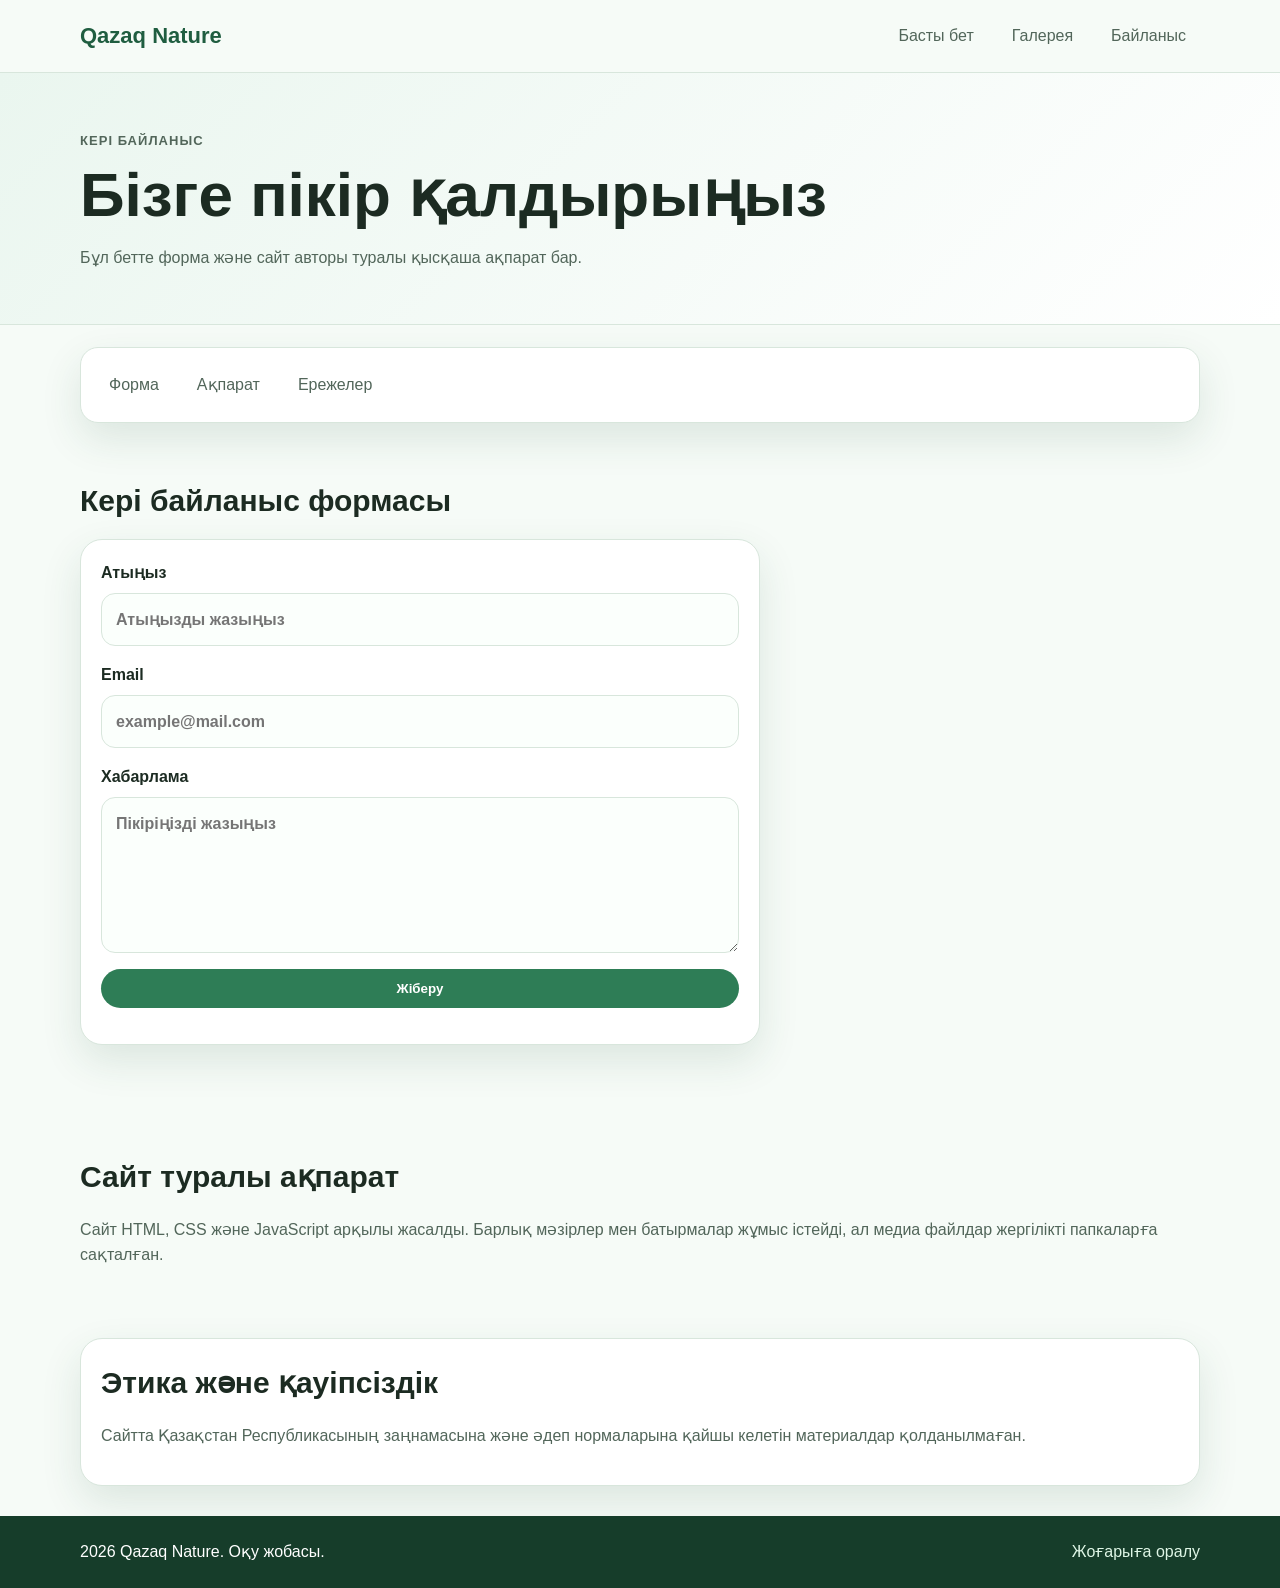
==== contact.html @ 7c072d3c "Add files via upload" ====
<!DOCTYPE html>
<html lang="kk">
<head>
  <meta charset="UTF-8">
  <meta name="viewport" content="width=device-width, initial-scale=1.0">
  <title>Qazaq Nature | Байланыс</title>
  <link rel="stylesheet" href="style.css">
</head>
<body>
<header id="top" class="site-header">
  <div class="container header-inner">
    <a class="logo" href="index.html">Qazaq Nature</a>
    <button class="menu-button" id="menuButton" aria-label="Мәзірді ашу">☰</button>
    <nav class="main-nav" id="mainNav">
      <a href="index.html">Басты бет</a>
      <a href="gallery.html">Галерея</a>
      <a href="contact.html">Байланыс</a>
    </nav>
  </div>
</header>

<main>
  <section class="page-hero">
    <div class="container">
      <p class="eyebrow">Кері байланыс</p>
      <h1>Бізге пікір қалдырыңыз</h1>
      <p>Бұл бетте форма және сайт авторы туралы қысқаша ақпарат бар.</p>
    </div>
  </section>

  <nav class="page-nav container" aria-label="Бет ішіндегі навигация">
    <a href="#form">Форма</a>
    <a href="#info">Ақпарат</a>
    <a href="#rules">Ережелер</a>
  </nav>

  <section id="form" class="section container">
    <h2>Кері байланыс формасы</h2>
    <form class="contact-form" id="contactForm">
      <label>
        Атыңыз
        <input type="text" name="name" placeholder="Атыңызды жазыңыз" required>
      </label>
      <label>
        Email
        <input type="email" name="email" placeholder="example@mail.com" required>
      </label>
      <label>
        Хабарлама
        <textarea name="message" rows="5" placeholder="Пікіріңізді жазыңыз" required></textarea>
      </label>
      <button class="button primary" type="submit">Жіберу</button>
      <p class="form-message" id="formMessage" role="status"></p>
    </form>
  </section>

  <section id="info" class="section container">
    <h2>Сайт туралы ақпарат</h2>
    <p>Сайт HTML, CSS және JavaScript арқылы жасалды. Барлық мәзірлер мен батырмалар жұмыс істейді, ал медиа файлдар жергілікті папкаларға сақталған.</p>
  </section>

  <section id="rules" class="section container notice">
    <h2>Этика және қауіпсіздік</h2>
    <p>Сайтта Қазақстан Республикасының заңнамасына және әдеп нормаларына қайшы келетін материалдар қолданылмаған.</p>
  </section>
</main>

<footer class="site-footer">
  <div class="container footer-inner">
    <p>2026 Qazaq Nature. Оқу жобасы.</p>
    <a href="#top">Жоғарыға оралу</a>
  </div>
</footer>
<script src="script.js"></script>
</body>
</html>
---- style.css ----
:root {
  --bg: #f6fbf7;
  --card: #ffffff;
  --text: #1c2b22;
  --muted: #52665a;
  --accent: #2e7d56;
  --accent-dark: #1f5d40;
  --line: #d8e6dc;
  --shadow: 0 16px 40px rgba(34, 79, 54, 0.12);
}

* {
  box-sizing: border-box;
}

html {
  scroll-behavior: smooth;
}

body {
  margin: 0;
  font-family: Arial, Helvetica, sans-serif;
  color: var(--text);
  background: var(--bg);
  line-height: 1.6;
}

img,
video {
  max-width: 100%;
  border-radius: 18px;
}

a {
  color: inherit;
  text-decoration: none;
}

.container {
  width: min(1120px, calc(100% - 32px));
  margin: 0 auto;
}

.site-header {
  position: sticky;
  top: 0;
  z-index: 10;
  background: rgba(246, 251, 247, 0.92);
  border-bottom: 1px solid var(--line);
  backdrop-filter: blur(12px);
}

.header-inner,
.footer-inner {
  min-height: 72px;
  display: flex;
  align-items: center;
  justify-content: space-between;
  gap: 16px;
}

.logo {
  font-weight: 800;
  font-size: 22px;
  color: var(--accent-dark);
}

.main-nav {
  display: flex;
  gap: 10px;
  align-items: center;
}

.main-nav a,
.page-nav a {
  padding: 10px 14px;
  border-radius: 999px;
  color: var(--muted);
  transition: 0.2s ease;
}

.main-nav a:hover,
.page-nav a:hover,
.main-nav a:focus,
.page-nav a:focus {
  background: #e7f4eb;
  color: var(--accent-dark);
}

.menu-button {
  display: none;
  border: 1px solid var(--line);
  background: var(--card);
  border-radius: 10px;
  padding: 8px 12px;
  font-size: 22px;
}

.hero {
  padding: 74px 0 56px;
  background: linear-gradient(135deg, #e5f6e8, #f8fff9);
}

.hero-grid {
  display: grid;
  grid-template-columns: 1.05fr 0.95fr;
  align-items: center;
  gap: 40px;
}

.eyebrow {
  margin: 0 0 10px;
  color: var(--accent);
  font-weight: 700;
  text-transform: uppercase;
  letter-spacing: 0.08em;
  font-size: 13px;
}

h1 {
  margin: 0;
  font-size: clamp(34px, 5vw, 62px);
  line-height: 1.08;
}

h2 {
  margin: 0 0 14px;
  font-size: 30px;
}

h3 {
  margin-top: 0;
}

.hero-text,
.page-hero p,
.section p {
  color: var(--muted);
}

.hero-actions {
  display: flex;
  flex-wrap: wrap;
  gap: 12px;
  margin-top: 26px;
}

.button {
  display: inline-flex;
  justify-content: center;
  align-items: center;
  border: 0;
  border-radius: 999px;
  padding: 12px 18px;
  font-weight: 700;
  cursor: pointer;
  transition: 0.2s ease;
}

.button.primary {
  background: var(--accent);
  color: #fff;
}

.button.primary:hover {
  background: var(--accent-dark);
}

.button.secondary {
  border: 1px solid var(--line);
  background: var(--card);
}

.hero-image {
  box-shadow: var(--shadow);
  background: #fff;
}

.page-hero {
  padding: 58px 0 38px;
  background: linear-gradient(135deg, #eaf6ef, #ffffff);
  border-bottom: 1px solid var(--line);
}

.page-nav {
  display: flex;
  flex-wrap: wrap;
  gap: 10px;
  margin-top: 22px;
  padding: 14px;
  background: var(--card);
  border: 1px solid var(--line);
  border-radius: 18px;
  box-shadow: var(--shadow);
}

.section {
  padding: 54px 0;
}

.cards,
.gallery {
  display: grid;
  grid-template-columns: repeat(3, 1fr);
  gap: 18px;
}

.card,
.gallery figure,
.media-block,
.notice,
.contact-form {
  background: var(--card);
  border: 1px solid var(--line);
  border-radius: 22px;
  padding: 20px;
  box-shadow: var(--shadow);
}

.gallery figure {
  margin: 0;
}

figcaption {
  margin-top: 10px;
  color: var(--muted);
  font-weight: 700;
}

.clean-list {
  background: var(--card);
  border: 1px solid var(--line);
  border-radius: 22px;
  padding: 22px 22px 22px 42px;
  box-shadow: var(--shadow);
}

.contact-form {
  display: grid;
  gap: 16px;
  max-width: 680px;
}

label {
  display: grid;
  gap: 7px;
  font-weight: 700;
}

input,
textarea {
  width: 100%;
  border: 1px solid var(--line);
  border-radius: 14px;
  padding: 13px 14px;
  font: inherit;
  background: #fbfffc;
}

input:focus,
textarea:focus {
  outline: 3px solid rgba(46, 125, 86, 0.18);
  border-color: var(--accent);
}

.form-message {
  margin: 0;
  color: var(--accent-dark);
  font-weight: 700;
}

.site-footer {
  margin-top: 30px;
  background: #163d2a;
  color: #ffffff;
}

.site-footer a {
  color: #dff6e6;
}

@media (max-width: 760px) {
  .menu-button {
    display: block;
  }

  .main-nav {
    display: none;
    position: absolute;
    right: 16px;
    top: 70px;
    flex-direction: column;
    align-items: stretch;
    background: #fff;
    border: 1px solid var(--line);
    border-radius: 16px;
    padding: 10px;
    box-shadow: var(--shadow);
  }

  .main-nav.open {
    display: flex;
  }

  .hero-grid,
  .cards,
  .gallery {
    grid-template-columns: 1fr;
  }

  .section {
    padding: 36px 0;
  }
}
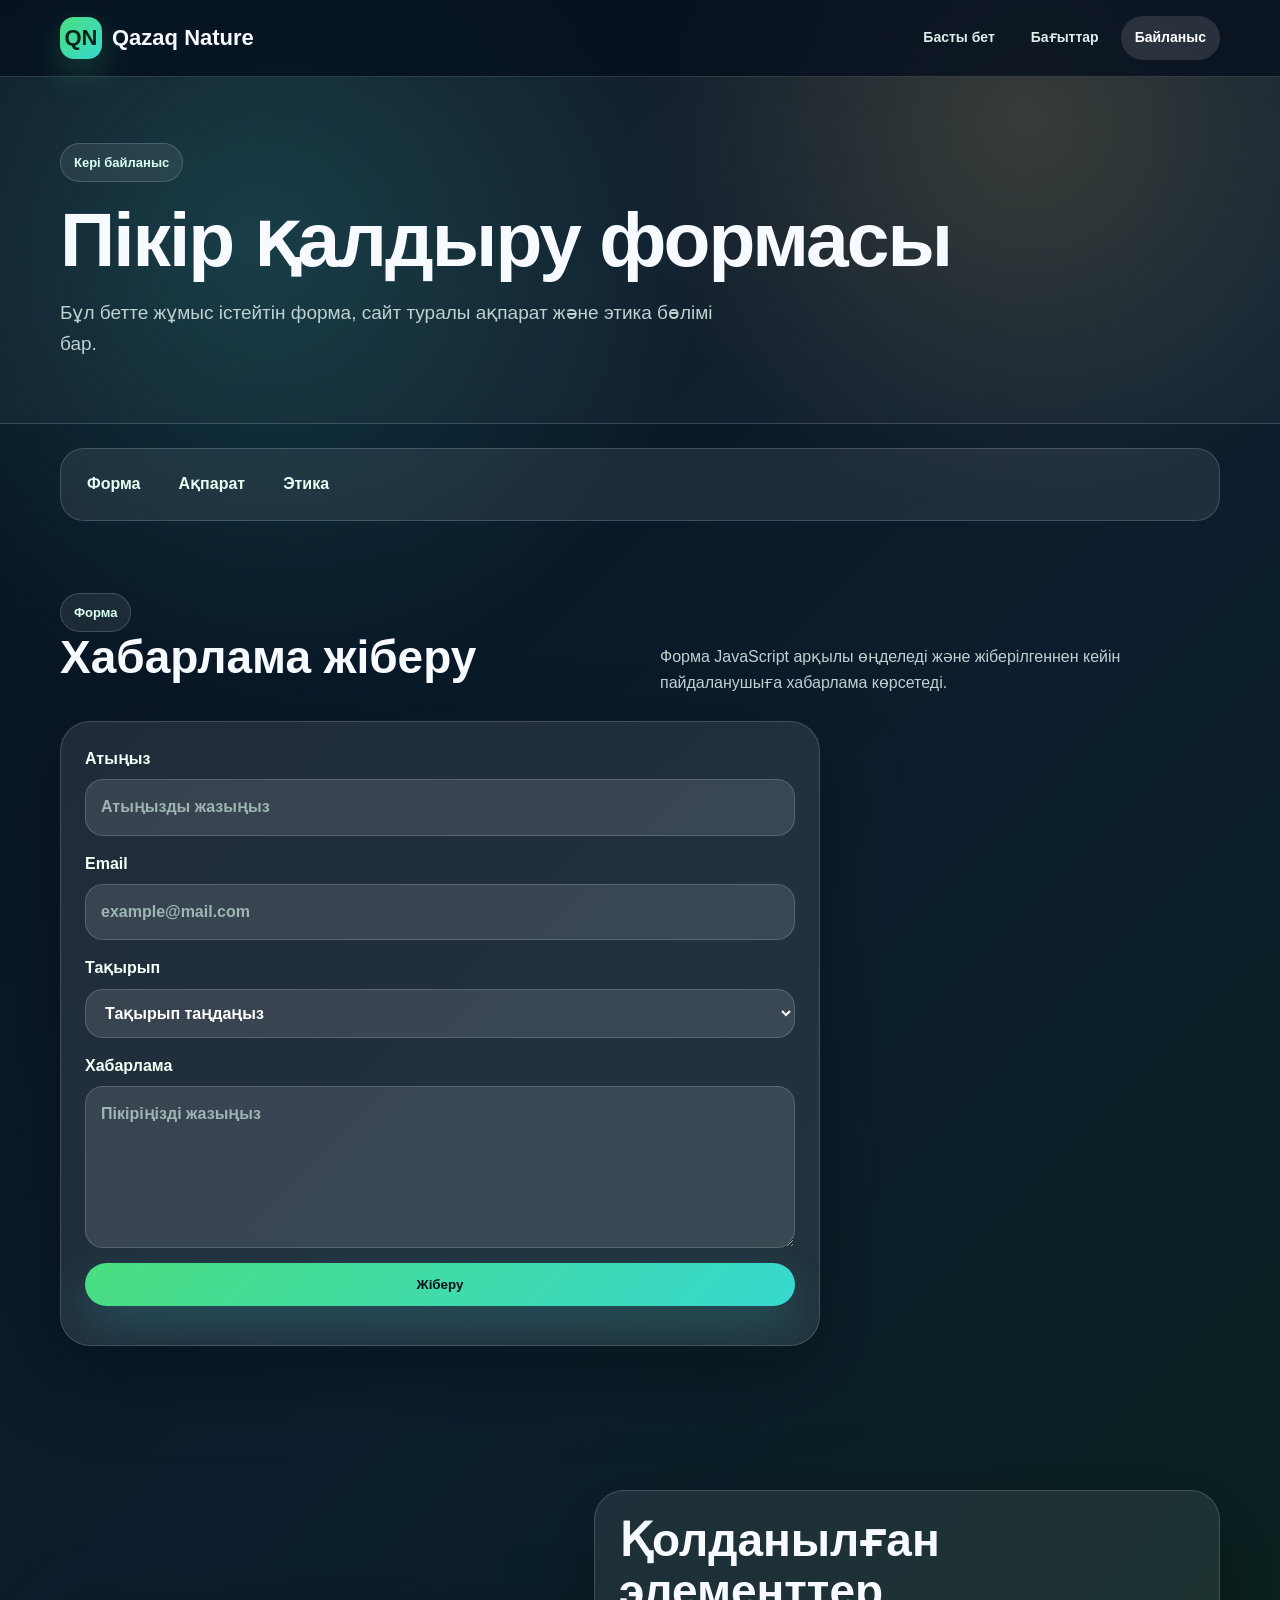
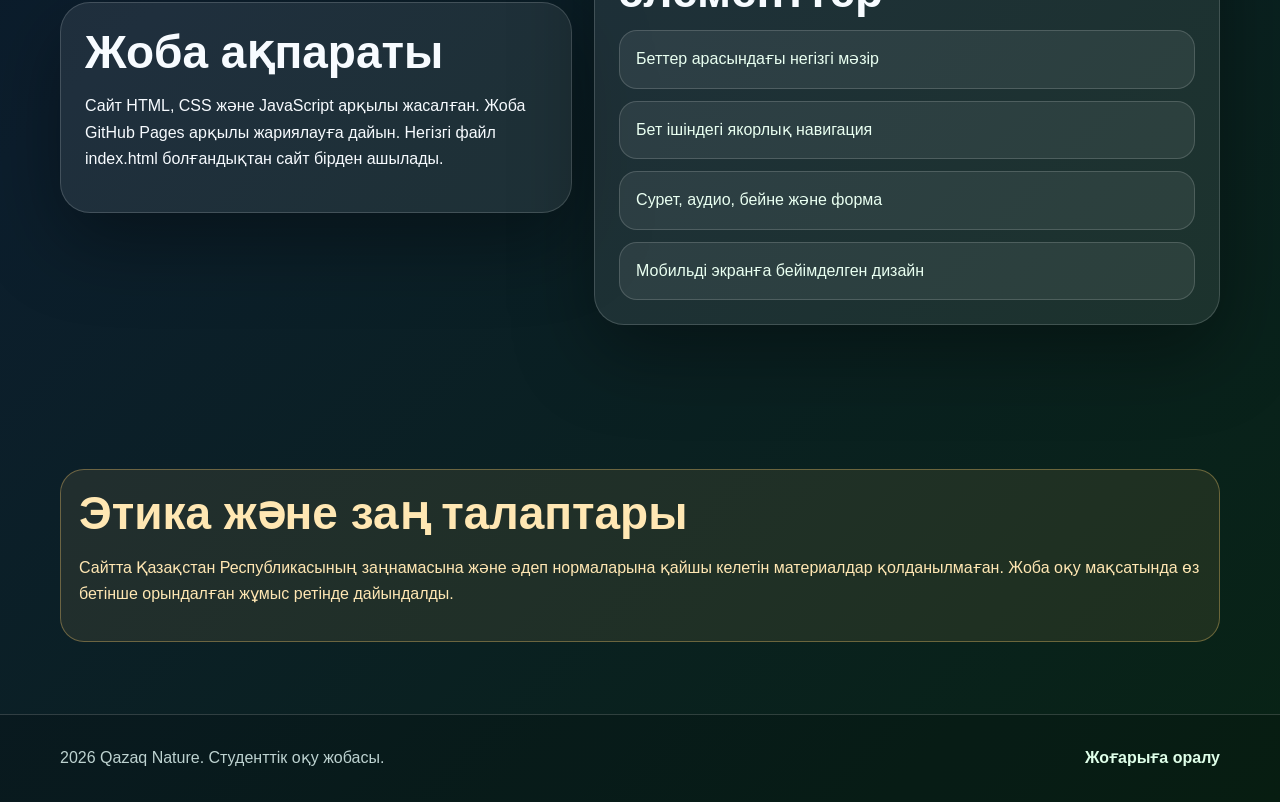
==== commit 4a0ffcab: "Add files via upload" ====
--- a/contact.html
+++ b/contact.html
@@ -7,68 +7,30 @@
   <link rel="stylesheet" href="style.css">
 </head>
 <body>
-<header id="top" class="site-header">
+<header class="header" id="top">
   <div class="container header-inner">
-    <a class="logo" href="index.html">Qazaq Nature</a>
-    <button class="menu-button" id="menuButton" aria-label="Мәзірді ашу">☰</button>
-    <nav class="main-nav" id="mainNav">
-      <a href="index.html">Басты бет</a>
-      <a href="gallery.html">Галерея</a>
-      <a href="contact.html">Байланыс</a>
+    <a class="logo" href="index.html"><span class="logo-mark">QN</span><span>Qazaq Nature</span></a>
+    <button class="menu-btn" aria-label="Мәзір">☰</button>
+    <nav class="nav">
+      <a class="" href="index.html">Басты бет</a>
+      <a class="" href="places.html">Бағыттар</a>
+      <a class="active" href="contact.html">Байланыс</a>
     </nav>
   </div>
 </header>
 
 <main>
-  <section class="page-hero">
-    <div class="container">
-      <p class="eyebrow">Кері байланыс</p>
-      <h1>Бізге пікір қалдырыңыз</h1>
-      <p>Бұл бетте форма және сайт авторы туралы қысқаша ақпарат бар.</p>
-    </div>
-  </section>
-
-  <nav class="page-nav container" aria-label="Бет ішіндегі навигация">
-    <a href="#form">Форма</a>
-    <a href="#info">Ақпарат</a>
-    <a href="#rules">Ережелер</a>
-  </nav>
-
-  <section id="form" class="section container">
-    <h2>Кері байланыс формасы</h2>
-    <form class="contact-form" id="contactForm">
-      <label>
-        Атыңыз
-        <input type="text" name="name" placeholder="Атыңызды жазыңыз" required>
-      </label>
-      <label>
-        Email
-        <input type="email" name="email" placeholder="example@mail.com" required>
-      </label>
-      <label>
-        Хабарлама
-        <textarea name="message" rows="5" placeholder="Пікіріңізді жазыңыз" required></textarea>
-      </label>
-      <button class="button primary" type="submit">Жіберу</button>
-      <p class="form-message" id="formMessage" role="status"></p>
-    </form>
-  </section>
-
-  <section id="info" class="section container">
-    <h2>Сайт туралы ақпарат</h2>
-    <p>Сайт HTML, CSS және JavaScript арқылы жасалды. Барлық мәзірлер мен батырмалар жұмыс істейді, ал медиа файлдар жергілікті папкаларға сақталған.</p>
-  </section>
-
-  <section id="rules" class="section container notice">
-    <h2>Этика және қауіпсіздік</h2>
-    <p>Сайтта Қазақстан Республикасының заңнамасына және әдеп нормаларына қайшы келетін материалдар қолданылмаған.</p>
-  </section>
+<section class="page-hero"><div class="container"><span class="badge">Кері байланыс</span><h1>Пікір қалдыру формасы</h1><p class="lead">Бұл бетте жұмыс істейтін форма, сайт туралы ақпарат және этика бөлімі бар.</p></div></section>
+<nav class="page-nav container" aria-label="Бет ішіндегі навигация"><a href="#form">Форма</a><a href="#info">Ақпарат</a><a href="#ethics">Этика</a></nav>
+<section class="section container" id="form"><div class="section-head"><div><span class="badge">Форма</span><h2>Хабарлама жіберу</h2></div><p>Форма JavaScript арқылы өңделеді және жіберілгеннен кейін пайдаланушыға хабарлама көрсетеді.</p></div><form class="form" id="contactForm"><label>Атыңыз<input type="text" name="name" placeholder="Атыңызды жазыңыз" required></label><label>Email<input type="email" name="email" placeholder="example@mail.com" required></label><label>Тақырып<select name="topic" required><option value="">Тақырып таңдаңыз</option><option>Сайт туралы пікір</option><option>Экотуризм бойынша ұсыныс</option><option>Жалпы сұрақ</option></select></label><label>Хабарлама<textarea name="message" rows="5" placeholder="Пікіріңізді жазыңыз" required></textarea></label><button class="btn btn-primary" type="submit">Жіберу</button><p class="form-message" id="formMessage" role="status"></p></form></section>
+<section class="section container" id="info"><div class="split"><div class="panel"><h2>Жоба ақпараты</h2><p>Сайт HTML, CSS және JavaScript арқылы жасалған. Жоба GitHub Pages арқылы жариялауға дайын. Негізгі файл index.html болғандықтан сайт бірден ашылады.</p></div><div class="panel"><h2>Қолданылған элементтер</h2><ul class="list"><li>Беттер арасындағы негізгі мәзір</li><li>Бет ішіндегі якорлық навигация</li><li>Сурет, аудио, бейне және форма</li><li>Мобильді экранға бейімделген дизайн</li></ul></div></div></section>
+<section class="section container" id="ethics"><div class="notice"><h2>Этика және заң талаптары</h2><p>Сайтта Қазақстан Республикасының заңнамасына және әдеп нормаларына қайшы келетін материалдар қолданылмаған. Жоба оқу мақсатында өз бетінше орындалған жұмыс ретінде дайындалды.</p></div></section>
 </main>
 
-<footer class="site-footer">
+<footer class="footer">
   <div class="container footer-inner">
-    <p>2026 Qazaq Nature. Оқу жобасы.</p>
-    <a href="#top">Жоғарыға оралу</a>
+    <span><span class="year"></span> Qazaq Nature. Студенттік оқу жобасы.</span>
+    <a class="to-top" href="#top">Жоғарыға оралу</a>
   </div>
 </footer>
 <script src="script.js"></script>
--- a/style.css
+++ b/style.css
@@ -1,315 +1,3 @@
 
-:root {
-  --bg: #f6fbf7;
-  --card: #ffffff;
-  --text: #1c2b22;
-  --muted: #52665a;
-  --accent: #2e7d56;
-  --accent-dark: #1f5d40;
-  --line: #d8e6dc;
-  --shadow: 0 16px 40px rgba(34, 79, 54, 0.12);
-}
-
-* {
-  box-sizing: border-box;
-}
-
-html {
-  scroll-behavior: smooth;
-}
-
-body {
-  margin: 0;
-  font-family: Arial, Helvetica, sans-serif;
-  color: var(--text);
-  background: var(--bg);
-  line-height: 1.6;
-}
-
-img,
-video {
-  max-width: 100%;
-  border-radius: 18px;
-}
-
-a {
-  color: inherit;
-  text-decoration: none;
-}
-
-.container {
-  width: min(1120px, calc(100% - 32px));
-  margin: 0 auto;
-}
-
-.site-header {
-  position: sticky;
-  top: 0;
-  z-index: 10;
-  background: rgba(246, 251, 247, 0.92);
-  border-bottom: 1px solid var(--line);
-  backdrop-filter: blur(12px);
-}
-
-.header-inner,
-.footer-inner {
-  min-height: 72px;
-  display: flex;
-  align-items: center;
-  justify-content: space-between;
-  gap: 16px;
-}
-
-.logo {
-  font-weight: 800;
-  font-size: 22px;
-  color: var(--accent-dark);
-}
-
-.main-nav {
-  display: flex;
-  gap: 10px;
-  align-items: center;
-}
-
-.main-nav a,
-.page-nav a {
-  padding: 10px 14px;
-  border-radius: 999px;
-  color: var(--muted);
-  transition: 0.2s ease;
-}
-
-.main-nav a:hover,
-.page-nav a:hover,
-.main-nav a:focus,
-.page-nav a:focus {
-  background: #e7f4eb;
-  color: var(--accent-dark);
-}
-
-.menu-button {
-  display: none;
-  border: 1px solid var(--line);
-  background: var(--card);
-  border-radius: 10px;
-  padding: 8px 12px;
-  font-size: 22px;
-}
-
-.hero {
-  padding: 74px 0 56px;
-  background: linear-gradient(135deg, #e5f6e8, #f8fff9);
-}
-
-.hero-grid {
-  display: grid;
-  grid-template-columns: 1.05fr 0.95fr;
-  align-items: center;
-  gap: 40px;
-}
-
-.eyebrow {
-  margin: 0 0 10px;
-  color: var(--accent);
-  font-weight: 700;
-  text-transform: uppercase;
-  letter-spacing: 0.08em;
-  font-size: 13px;
-}
-
-h1 {
-  margin: 0;
-  font-size: clamp(34px, 5vw, 62px);
-  line-height: 1.08;
-}
-
-h2 {
-  margin: 0 0 14px;
-  font-size: 30px;
-}
-
-h3 {
-  margin-top: 0;
-}
-
-.hero-text,
-.page-hero p,
-.section p {
-  color: var(--muted);
-}
-
-.hero-actions {
-  display: flex;
-  flex-wrap: wrap;
-  gap: 12px;
-  margin-top: 26px;
-}
-
-.button {
-  display: inline-flex;
-  justify-content: center;
-  align-items: center;
-  border: 0;
-  border-radius: 999px;
-  padding: 12px 18px;
-  font-weight: 700;
-  cursor: pointer;
-  transition: 0.2s ease;
-}
-
-.button.primary {
-  background: var(--accent);
-  color: #fff;
-}
-
-.button.primary:hover {
-  background: var(--accent-dark);
-}
-
-.button.secondary {
-  border: 1px solid var(--line);
-  background: var(--card);
-}
-
-.hero-image {
-  box-shadow: var(--shadow);
-  background: #fff;
-}
-
-.page-hero {
-  padding: 58px 0 38px;
-  background: linear-gradient(135deg, #eaf6ef, #ffffff);
-  border-bottom: 1px solid var(--line);
-}
-
-.page-nav {
-  display: flex;
-  flex-wrap: wrap;
-  gap: 10px;
-  margin-top: 22px;
-  padding: 14px;
-  background: var(--card);
-  border: 1px solid var(--line);
-  border-radius: 18px;
-  box-shadow: var(--shadow);
-}
-
-.section {
-  padding: 54px 0;
-}
-
-.cards,
-.gallery {
-  display: grid;
-  grid-template-columns: repeat(3, 1fr);
-  gap: 18px;
-}
-
-.card,
-.gallery figure,
-.media-block,
-.notice,
-.contact-form {
-  background: var(--card);
-  border: 1px solid var(--line);
-  border-radius: 22px;
-  padding: 20px;
-  box-shadow: var(--shadow);
-}
-
-.gallery figure {
-  margin: 0;
-}
-
-figcaption {
-  margin-top: 10px;
-  color: var(--muted);
-  font-weight: 700;
-}
-
-.clean-list {
-  background: var(--card);
-  border: 1px solid var(--line);
-  border-radius: 22px;
-  padding: 22px 22px 22px 42px;
-  box-shadow: var(--shadow);
-}
-
-.contact-form {
-  display: grid;
-  gap: 16px;
-  max-width: 680px;
-}
-
-label {
-  display: grid;
-  gap: 7px;
-  font-weight: 700;
-}
-
-input,
-textarea {
-  width: 100%;
-  border: 1px solid var(--line);
-  border-radius: 14px;
-  padding: 13px 14px;
-  font: inherit;
-  background: #fbfffc;
-}
-
-input:focus,
-textarea:focus {
-  outline: 3px solid rgba(46, 125, 86, 0.18);
-  border-color: var(--accent);
-}
-
-.form-message {
-  margin: 0;
-  color: var(--accent-dark);
-  font-weight: 700;
-}
-
-.site-footer {
-  margin-top: 30px;
-  background: #163d2a;
-  color: #ffffff;
-}
-
-.site-footer a {
-  color: #dff6e6;
-}
-
-@media (max-width: 760px) {
-  .menu-button {
-    display: block;
-  }
-
-  .main-nav {
-    display: none;
-    position: absolute;
-    right: 16px;
-    top: 70px;
-    flex-direction: column;
-    align-items: stretch;
-    background: #fff;
-    border: 1px solid var(--line);
-    border-radius: 16px;
-    padding: 10px;
-    box-shadow: var(--shadow);
-  }
-
-  .main-nav.open {
-    display: flex;
-  }
-
-  .hero-grid,
-  .cards,
-  .gallery {
-    grid-template-columns: 1fr;
-  }
-
-  .section {
-    padding: 36px 0;
-  }
-}
+:root{--bg:#07111f;--card:rgba(255,255,255,.09);--text:#f7fbff;--muted:#bdd2d0;--line:rgba(255,255,255,.16);--green:#4ade80;--cyan:#37d9d0;--gold:#f8c86b;--shadow:0 28px 80px rgba(0,0,0,.36)}
+*{box-sizing:border-box}html{scroll-behavior:smooth}body{margin:0;font-family:Arial,Helvetica,sans-serif;color:var(--text);background:radial-gradient(circle at 20% 10%,rgba(55,217,208,.18),transparent 28rem),radial-gradient(circle at 80% 5%,rgba(248,200,107,.16),transparent 25rem),linear-gradient(135deg,#07111f,#0c1e2d 48%,#082315);line-height:1.65}a{text-decoration:none;color:inherit}img,video{max-width:100%;display:block}.container{width:min(1160px,calc(100% - 34px));margin:auto}.header{position:sticky;top:0;z-index:20;background:rgba(7,17,31,.78);backdrop-filter:blur(18px);border-bottom:1px solid var(--line)}.header-inner{height:76px;display:flex;align-items:center;justify-content:space-between;gap:18px}.logo{display:flex;align-items:center;gap:10px;font-size:22px;font-weight:900}.logo-mark{width:42px;height:42px;border-radius:14px;background:linear-gradient(135deg,var(--green),var(--cyan));display:grid;place-items:center;color:#082315;font-weight:900;box-shadow:0 14px 35px rgba(74,222,128,.23)}.nav{display:flex;align-items:center;gap:8px}.nav a{padding:10px 14px;border-radius:999px;color:#dcefeb;font-weight:700;font-size:14px}.nav a:hover,.nav a.active{background:rgba(255,255,255,.12);color:#fff}.menu-btn{display:none;border:1px solid var(--line);background:var(--card);color:#fff;border-radius:14px;padding:9px 12px;font-size:22px}.hero{padding:86px 0 66px;overflow:hidden}.hero-grid{display:grid;grid-template-columns:1.05fr .95fr;gap:42px;align-items:center}.badge{display:inline-flex;align-items:center;gap:8px;padding:8px 13px;border:1px solid var(--line);background:rgba(255,255,255,.08);border-radius:999px;color:#d8fff0;font-weight:800;font-size:13px}h1{font-size:clamp(42px,6vw,78px);line-height:1.02;margin:18px 0;letter-spacing:-2px}h2{font-size:clamp(30px,4vw,46px);line-height:1.1;margin:0 0 14px}h3{margin:0 0 8px;font-size:22px}.lead{font-size:19px;color:var(--muted);max-width:680px;margin:0 0 28px}.actions{display:flex;flex-wrap:wrap;gap:13px;margin-top:24px}.btn{display:inline-flex;align-items:center;justify-content:center;gap:9px;padding:14px 19px;border-radius:999px;border:1px solid var(--line);font-weight:900;transition:.22s ease;cursor:pointer}.btn-primary{background:linear-gradient(135deg,var(--green),var(--cyan));color:#07111f;border:0;box-shadow:0 18px 44px rgba(55,217,208,.2)}.btn-primary:hover{transform:translateY(-2px)}.btn-ghost{background:rgba(255,255,255,.08);color:#fff}.btn-ghost:hover{background:rgba(255,255,255,.14)}.hero-card{padding:14px;border-radius:32px;border:1px solid var(--line);background:linear-gradient(145deg,rgba(255,255,255,.15),rgba(255,255,255,.05));box-shadow:var(--shadow);transform:rotate(1deg)}.hero-card img{border-radius:24px}.stats{display:grid;grid-template-columns:repeat(3,1fr);gap:12px;margin-top:28px}.stat{padding:18px;border-radius:22px;background:var(--card);border:1px solid var(--line)}.stat strong{display:block;font-size:28px}.stat span{display:block;color:var(--muted);font-size:13px}.page-hero{padding:66px 0 36px;border-bottom:1px solid var(--line);background:rgba(255,255,255,.03)}.page-nav{margin:24px auto 0;display:flex;gap:10px;flex-wrap:wrap;padding:12px;border:1px solid var(--line);background:rgba(255,255,255,.08);border-radius:24px}.page-nav a{padding:10px 14px;border-radius:999px;color:#e5fff1;font-weight:800}.page-nav a:hover{background:rgba(255,255,255,.13)}.section{padding:72px 0}.section-head{display:flex;align-items:end;justify-content:space-between;gap:20px;margin-bottom:24px}.section-head p{max-width:560px;color:var(--muted);margin:0}.cards{display:grid;grid-template-columns:repeat(3,1fr);gap:18px}.card{background:linear-gradient(145deg,rgba(255,255,255,.12),rgba(255,255,255,.06));border:1px solid var(--line);border-radius:28px;padding:22px;box-shadow:var(--shadow);position:relative;overflow:hidden}.icon{width:52px;height:52px;border-radius:18px;background:linear-gradient(135deg,rgba(74,222,128,.95),rgba(55,217,208,.95));display:grid;place-items:center;color:#07111f;font-size:25px;font-weight:900;margin-bottom:18px}.card p{color:var(--muted);margin:0}.split{display:grid;grid-template-columns:.9fr 1.1fr;gap:22px;align-items:center}.panel{background:rgba(255,255,255,.08);border:1px solid var(--line);border-radius:30px;padding:24px;box-shadow:var(--shadow)}.timeline{display:grid;gap:14px}.step{display:grid;grid-template-columns:44px 1fr;gap:14px;align-items:start}.step span{width:44px;height:44px;border-radius:16px;display:grid;place-items:center;background:rgba(74,222,128,.16);border:1px solid rgba(74,222,128,.34);color:#c9ffdc;font-weight:900}.step p{margin:4px 0 0;color:var(--muted)}.gallery{display:grid;grid-template-columns:repeat(3,1fr);gap:18px}.place{border-radius:30px;overflow:hidden;border:1px solid var(--line);background:var(--card);box-shadow:var(--shadow)}.place img{aspect-ratio:1.35/1;object-fit:cover}.place-body{padding:18px}.place-body p{margin:0;color:var(--muted)}.media-box{display:grid;grid-template-columns:1fr 1fr;gap:18px;align-items:start}.media-card{background:rgba(255,255,255,.08);border:1px solid var(--line);border-radius:30px;padding:22px;box-shadow:var(--shadow)}audio,video{width:100%;border-radius:22px}.list{display:grid;gap:12px;padding:0;margin:0;list-style:none}.list li{padding:15px 16px;border-radius:18px;border:1px solid var(--line);background:rgba(255,255,255,.07);color:#e9fff1}.form{display:grid;gap:15px;max-width:760px;background:rgba(255,255,255,.09);border:1px solid var(--line);border-radius:30px;padding:24px;box-shadow:var(--shadow)}label{display:grid;gap:7px;font-weight:900;color:#f4fff8}input,textarea,select{width:100%;padding:14px 15px;border-radius:18px;border:1px solid var(--line);background:rgba(255,255,255,.11);color:#fff;font:inherit;outline:none}option{color:#111}input::placeholder,textarea::placeholder{color:#9eb5b4}input:focus,textarea:focus,select:focus{border-color:rgba(74,222,128,.8);box-shadow:0 0 0 4px rgba(74,222,128,.16)}.notice{border:1px solid rgba(248,200,107,.35);background:rgba(248,200,107,.09);border-radius:24px;padding:18px;color:#ffe7b3}.form-message{margin:0;color:#bfffd3;font-weight:900}.footer{border-top:1px solid var(--line);padding:30px 0;color:var(--muted);background:rgba(0,0,0,.18)}.footer-inner{display:flex;justify-content:space-between;gap:16px;align-items:center;flex-wrap:wrap}.to-top{color:#dfffe9;font-weight:900}@media(max-width:820px){.menu-btn{display:block}.nav{display:none;position:absolute;right:17px;top:74px;flex-direction:column;align-items:stretch;width:min(320px,calc(100vw - 34px));padding:12px;border:1px solid var(--line);background:#0b1727;border-radius:22px;box-shadow:var(--shadow)}.nav.open{display:flex}.hero-grid,.split,.media-box{grid-template-columns:1fr}.cards,.gallery,.stats{grid-template-columns:1fr}.section{padding:48px 0}.header-inner{height:70px}}
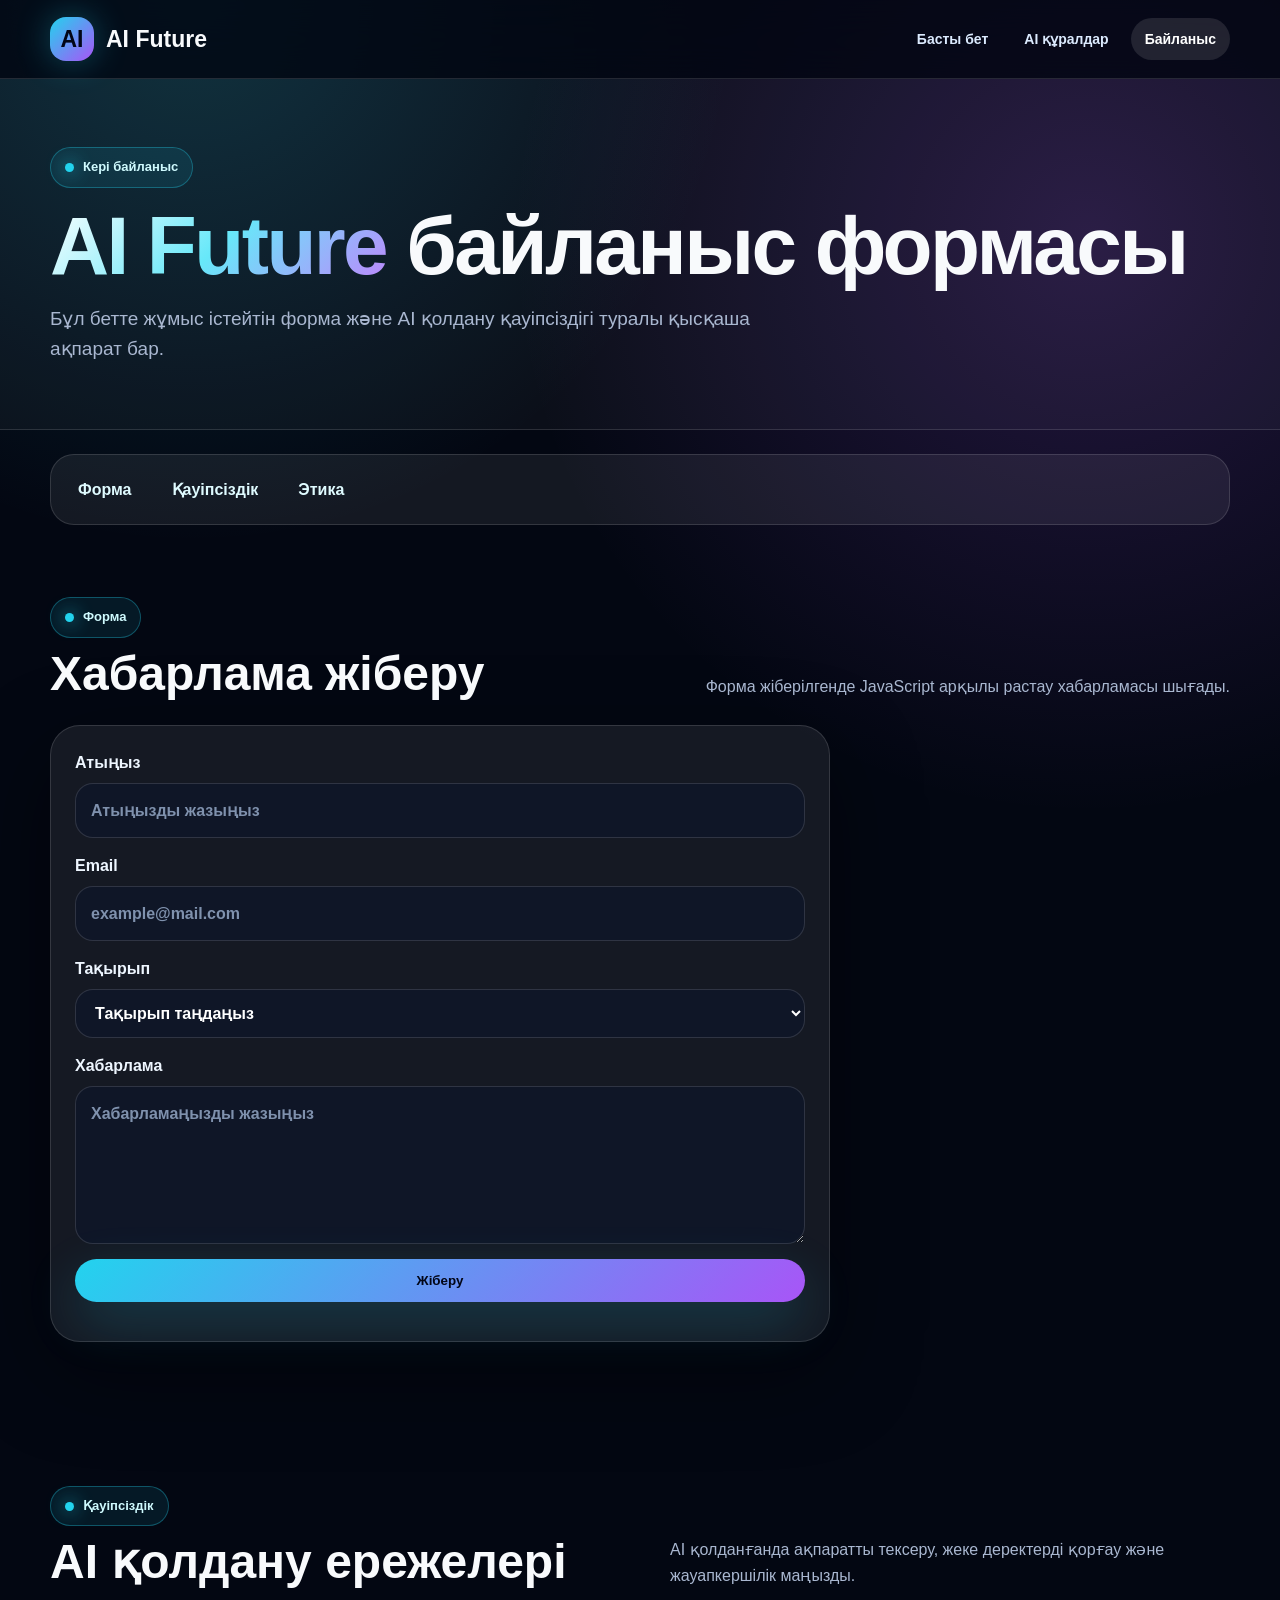
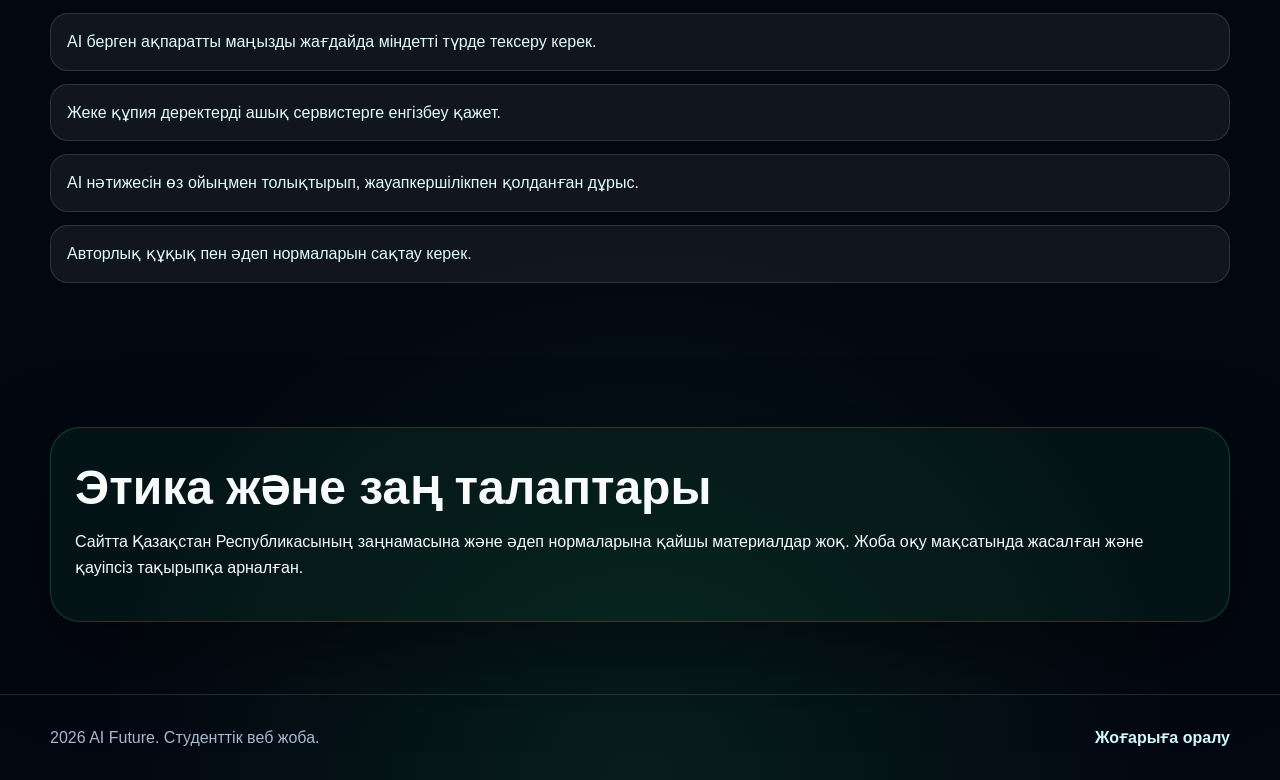
==== commit bfdf503b: "Add files via upload" ====
--- a/contact.html
+++ b/contact.html
@@ -3,33 +3,99 @@
 <head>
   <meta charset="UTF-8">
   <meta name="viewport" content="width=device-width, initial-scale=1.0">
-  <title>Qazaq Nature | Байланыс</title>
+  <title>AI Future | Байланыс</title>
   <link rel="stylesheet" href="style.css">
 </head>
 <body>
 <header class="header" id="top">
   <div class="container header-inner">
-    <a class="logo" href="index.html"><span class="logo-mark">QN</span><span>Qazaq Nature</span></a>
-    <button class="menu-btn" aria-label="Мәзір">☰</button>
+    <a class="logo" href="index.html"><span>AI</span><strong>AI Future</strong></a>
+    <button class="menu" aria-label="Мәзір">☰</button>
     <nav class="nav">
       <a class="" href="index.html">Басты бет</a>
-      <a class="" href="places.html">Бағыттар</a>
+      <a class="" href="tools.html">AI құралдар</a>
       <a class="active" href="contact.html">Байланыс</a>
     </nav>
   </div>
 </header>
 
 <main>
-<section class="page-hero"><div class="container"><span class="badge">Кері байланыс</span><h1>Пікір қалдыру формасы</h1><p class="lead">Бұл бетте жұмыс істейтін форма, сайт туралы ақпарат және этика бөлімі бар.</p></div></section>
-<nav class="page-nav container" aria-label="Бет ішіндегі навигация"><a href="#form">Форма</a><a href="#info">Ақпарат</a><a href="#ethics">Этика</a></nav>
-<section class="section container" id="form"><div class="section-head"><div><span class="badge">Форма</span><h2>Хабарлама жіберу</h2></div><p>Форма JavaScript арқылы өңделеді және жіберілгеннен кейін пайдаланушыға хабарлама көрсетеді.</p></div><form class="form" id="contactForm"><label>Атыңыз<input type="text" name="name" placeholder="Атыңызды жазыңыз" required></label><label>Email<input type="email" name="email" placeholder="example@mail.com" required></label><label>Тақырып<select name="topic" required><option value="">Тақырып таңдаңыз</option><option>Сайт туралы пікір</option><option>Экотуризм бойынша ұсыныс</option><option>Жалпы сұрақ</option></select></label><label>Хабарлама<textarea name="message" rows="5" placeholder="Пікіріңізді жазыңыз" required></textarea></label><button class="btn btn-primary" type="submit">Жіберу</button><p class="form-message" id="formMessage" role="status"></p></form></section>
-<section class="section container" id="info"><div class="split"><div class="panel"><h2>Жоба ақпараты</h2><p>Сайт HTML, CSS және JavaScript арқылы жасалған. Жоба GitHub Pages арқылы жариялауға дайын. Негізгі файл index.html болғандықтан сайт бірден ашылады.</p></div><div class="panel"><h2>Қолданылған элементтер</h2><ul class="list"><li>Беттер арасындағы негізгі мәзір</li><li>Бет ішіндегі якорлық навигация</li><li>Сурет, аудио, бейне және форма</li><li>Мобильді экранға бейімделген дизайн</li></ul></div></div></section>
-<section class="section container" id="ethics"><div class="notice"><h2>Этика және заң талаптары</h2><p>Сайтта Қазақстан Республикасының заңнамасына және әдеп нормаларына қайшы келетін материалдар қолданылмаған. Жоба оқу мақсатында өз бетінше орындалған жұмыс ретінде дайындалды.</p></div></section>
+  <section class="page-hero">
+    <div class="container">
+      <span class="kicker">Кері байланыс</span>
+      <h1><span class="gradient-text">AI Future</span> байланыс формасы</h1>
+      <p class="lead">Бұл бетте жұмыс істейтін форма және AI қолдану қауіпсіздігі туралы қысқаша ақпарат бар.</p>
+    </div>
+  </section>
+
+  <nav class="page-nav container" aria-label="Бет ішіндегі навигация">
+    <a href="#form">Форма</a>
+    <a href="#rules">Қауіпсіздік</a>
+    <a href="#ethics">Этика</a>
+  </nav>
+
+  <section class="section container" id="form">
+    <div class="section-head">
+      <div>
+        <span class="kicker">Форма</span>
+        <h2>Хабарлама жіберу</h2>
+      </div>
+      <p>Форма жіберілгенде JavaScript арқылы растау хабарламасы шығады.</p>
+    </div>
+    <form class="form" id="contactForm">
+      <label>
+        Атыңыз
+        <input type="text" name="name" placeholder="Атыңызды жазыңыз" required>
+      </label>
+      <label>
+        Email
+        <input type="email" name="email" placeholder="example@mail.com" required>
+      </label>
+      <label>
+        Тақырып
+        <select name="topic" required>
+          <option value="">Тақырып таңдаңыз</option>
+          <option>AI туралы сұрақ</option>
+          <option>Сайт туралы пікір</option>
+          <option>Ұсыныс</option>
+        </select>
+      </label>
+      <label>
+        Хабарлама
+        <textarea name="message" rows="5" placeholder="Хабарламаңызды жазыңыз" required></textarea>
+      </label>
+      <button class="btn btn-primary" type="submit">Жіберу</button>
+      <p class="form-message" id="formMessage" role="status"></p>
+    </form>
+  </section>
+
+  <section class="section container" id="rules">
+    <div class="section-head">
+      <div>
+        <span class="kicker">Қауіпсіздік</span>
+        <h2>AI қолдану ережелері</h2>
+      </div>
+      <p>AI қолданғанда ақпаратты тексеру, жеке деректерді қорғау және жауапкершілік маңызды.</p>
+    </div>
+    <ul class="ai-list">
+      <li>AI берген ақпаратты маңызды жағдайда міндетті түрде тексеру керек.</li>
+      <li>Жеке құпия деректерді ашық сервистерге енгізбеу қажет.</li>
+      <li>AI нәтижесін өз ойыңмен толықтырып, жауапкершілікпен қолданған дұрыс.</li>
+      <li>Авторлық құқық пен әдеп нормаларын сақтау керек.</li>
+    </ul>
+  </section>
+
+  <section class="section container" id="ethics">
+    <div class="notice">
+      <h2>Этика және заң талаптары</h2>
+      <p>Сайтта Қазақстан Республикасының заңнамасына және әдеп нормаларына қайшы материалдар жоқ. Жоба оқу мақсатында жасалған және қауіпсіз тақырыпқа арналған.</p>
+    </div>
+  </section>
 </main>
 
 <footer class="footer">
   <div class="container footer-inner">
-    <span><span class="year"></span> Qazaq Nature. Студенттік оқу жобасы.</span>
+    <span><span class="year"></span> AI Future. Студенттік веб жоба.</span>
     <a class="to-top" href="#top">Жоғарыға оралу</a>
   </div>
 </footer>
--- a/style.css
+++ b/style.css
@@ -1,3 +1,174 @@
 
-:root{--bg:#07111f;--card:rgba(255,255,255,.09);--text:#f7fbff;--muted:#bdd2d0;--line:rgba(255,255,255,.16);--green:#4ade80;--cyan:#37d9d0;--gold:#f8c86b;--shadow:0 28px 80px rgba(0,0,0,.36)}
-*{box-sizing:border-box}html{scroll-behavior:smooth}body{margin:0;font-family:Arial,Helvetica,sans-serif;color:var(--text);background:radial-gradient(circle at 20% 10%,rgba(55,217,208,.18),transparent 28rem),radial-gradient(circle at 80% 5%,rgba(248,200,107,.16),transparent 25rem),linear-gradient(135deg,#07111f,#0c1e2d 48%,#082315);line-height:1.65}a{text-decoration:none;color:inherit}img,video{max-width:100%;display:block}.container{width:min(1160px,calc(100% - 34px));margin:auto}.header{position:sticky;top:0;z-index:20;background:rgba(7,17,31,.78);backdrop-filter:blur(18px);border-bottom:1px solid var(--line)}.header-inner{height:76px;display:flex;align-items:center;justify-content:space-between;gap:18px}.logo{display:flex;align-items:center;gap:10px;font-size:22px;font-weight:900}.logo-mark{width:42px;height:42px;border-radius:14px;background:linear-gradient(135deg,var(--green),var(--cyan));display:grid;place-items:center;color:#082315;font-weight:900;box-shadow:0 14px 35px rgba(74,222,128,.23)}.nav{display:flex;align-items:center;gap:8px}.nav a{padding:10px 14px;border-radius:999px;color:#dcefeb;font-weight:700;font-size:14px}.nav a:hover,.nav a.active{background:rgba(255,255,255,.12);color:#fff}.menu-btn{display:none;border:1px solid var(--line);background:var(--card);color:#fff;border-radius:14px;padding:9px 12px;font-size:22px}.hero{padding:86px 0 66px;overflow:hidden}.hero-grid{display:grid;grid-template-columns:1.05fr .95fr;gap:42px;align-items:center}.badge{display:inline-flex;align-items:center;gap:8px;padding:8px 13px;border:1px solid var(--line);background:rgba(255,255,255,.08);border-radius:999px;color:#d8fff0;font-weight:800;font-size:13px}h1{font-size:clamp(42px,6vw,78px);line-height:1.02;margin:18px 0;letter-spacing:-2px}h2{font-size:clamp(30px,4vw,46px);line-height:1.1;margin:0 0 14px}h3{margin:0 0 8px;font-size:22px}.lead{font-size:19px;color:var(--muted);max-width:680px;margin:0 0 28px}.actions{display:flex;flex-wrap:wrap;gap:13px;margin-top:24px}.btn{display:inline-flex;align-items:center;justify-content:center;gap:9px;padding:14px 19px;border-radius:999px;border:1px solid var(--line);font-weight:900;transition:.22s ease;cursor:pointer}.btn-primary{background:linear-gradient(135deg,var(--green),var(--cyan));color:#07111f;border:0;box-shadow:0 18px 44px rgba(55,217,208,.2)}.btn-primary:hover{transform:translateY(-2px)}.btn-ghost{background:rgba(255,255,255,.08);color:#fff}.btn-ghost:hover{background:rgba(255,255,255,.14)}.hero-card{padding:14px;border-radius:32px;border:1px solid var(--line);background:linear-gradient(145deg,rgba(255,255,255,.15),rgba(255,255,255,.05));box-shadow:var(--shadow);transform:rotate(1deg)}.hero-card img{border-radius:24px}.stats{display:grid;grid-template-columns:repeat(3,1fr);gap:12px;margin-top:28px}.stat{padding:18px;border-radius:22px;background:var(--card);border:1px solid var(--line)}.stat strong{display:block;font-size:28px}.stat span{display:block;color:var(--muted);font-size:13px}.page-hero{padding:66px 0 36px;border-bottom:1px solid var(--line);background:rgba(255,255,255,.03)}.page-nav{margin:24px auto 0;display:flex;gap:10px;flex-wrap:wrap;padding:12px;border:1px solid var(--line);background:rgba(255,255,255,.08);border-radius:24px}.page-nav a{padding:10px 14px;border-radius:999px;color:#e5fff1;font-weight:800}.page-nav a:hover{background:rgba(255,255,255,.13)}.section{padding:72px 0}.section-head{display:flex;align-items:end;justify-content:space-between;gap:20px;margin-bottom:24px}.section-head p{max-width:560px;color:var(--muted);margin:0}.cards{display:grid;grid-template-columns:repeat(3,1fr);gap:18px}.card{background:linear-gradient(145deg,rgba(255,255,255,.12),rgba(255,255,255,.06));border:1px solid var(--line);border-radius:28px;padding:22px;box-shadow:var(--shadow);position:relative;overflow:hidden}.icon{width:52px;height:52px;border-radius:18px;background:linear-gradient(135deg,rgba(74,222,128,.95),rgba(55,217,208,.95));display:grid;place-items:center;color:#07111f;font-size:25px;font-weight:900;margin-bottom:18px}.card p{color:var(--muted);margin:0}.split{display:grid;grid-template-columns:.9fr 1.1fr;gap:22px;align-items:center}.panel{background:rgba(255,255,255,.08);border:1px solid var(--line);border-radius:30px;padding:24px;box-shadow:var(--shadow)}.timeline{display:grid;gap:14px}.step{display:grid;grid-template-columns:44px 1fr;gap:14px;align-items:start}.step span{width:44px;height:44px;border-radius:16px;display:grid;place-items:center;background:rgba(74,222,128,.16);border:1px solid rgba(74,222,128,.34);color:#c9ffdc;font-weight:900}.step p{margin:4px 0 0;color:var(--muted)}.gallery{display:grid;grid-template-columns:repeat(3,1fr);gap:18px}.place{border-radius:30px;overflow:hidden;border:1px solid var(--line);background:var(--card);box-shadow:var(--shadow)}.place img{aspect-ratio:1.35/1;object-fit:cover}.place-body{padding:18px}.place-body p{margin:0;color:var(--muted)}.media-box{display:grid;grid-template-columns:1fr 1fr;gap:18px;align-items:start}.media-card{background:rgba(255,255,255,.08);border:1px solid var(--line);border-radius:30px;padding:22px;box-shadow:var(--shadow)}audio,video{width:100%;border-radius:22px}.list{display:grid;gap:12px;padding:0;margin:0;list-style:none}.list li{padding:15px 16px;border-radius:18px;border:1px solid var(--line);background:rgba(255,255,255,.07);color:#e9fff1}.form{display:grid;gap:15px;max-width:760px;background:rgba(255,255,255,.09);border:1px solid var(--line);border-radius:30px;padding:24px;box-shadow:var(--shadow)}label{display:grid;gap:7px;font-weight:900;color:#f4fff8}input,textarea,select{width:100%;padding:14px 15px;border-radius:18px;border:1px solid var(--line);background:rgba(255,255,255,.11);color:#fff;font:inherit;outline:none}option{color:#111}input::placeholder,textarea::placeholder{color:#9eb5b4}input:focus,textarea:focus,select:focus{border-color:rgba(74,222,128,.8);box-shadow:0 0 0 4px rgba(74,222,128,.16)}.notice{border:1px solid rgba(248,200,107,.35);background:rgba(248,200,107,.09);border-radius:24px;padding:18px;color:#ffe7b3}.form-message{margin:0;color:#bfffd3;font-weight:900}.footer{border-top:1px solid var(--line);padding:30px 0;color:var(--muted);background:rgba(0,0,0,.18)}.footer-inner{display:flex;justify-content:space-between;gap:16px;align-items:center;flex-wrap:wrap}.to-top{color:#dfffe9;font-weight:900}@media(max-width:820px){.menu-btn{display:block}.nav{display:none;position:absolute;right:17px;top:74px;flex-direction:column;align-items:stretch;width:min(320px,calc(100vw - 34px));padding:12px;border:1px solid var(--line);background:#0b1727;border-radius:22px;box-shadow:var(--shadow)}.nav.open{display:flex}.hero-grid,.split,.media-box{grid-template-columns:1fr}.cards,.gallery,.stats{grid-template-columns:1fr}.section{padding:48px 0}.header-inner{height:70px}}
+:root{
+  --bg:#030712;
+  --panel:#0b1020;
+  --panel2:#111827;
+  --text:#f8fafc;
+  --muted:#a9b7d0;
+  --line:rgba(255,255,255,.13);
+  --cyan:#22d3ee;
+  --purple:#a855f7;
+  --green:#22c55e;
+  --pink:#ec4899;
+  --shadow:0 30px 90px rgba(0,0,0,.45);
+}
+*{box-sizing:border-box}
+html{scroll-behavior:smooth}
+body{
+  margin:0;
+  font-family:Arial, Helvetica, sans-serif;
+  color:var(--text);
+  background:
+    radial-gradient(circle at 15% 0%, rgba(34,211,238,.18), transparent 34rem),
+    radial-gradient(circle at 85% 10%, rgba(168,85,247,.20), transparent 36rem),
+    radial-gradient(circle at 50% 100%, rgba(34,197,94,.12), transparent 34rem),
+    var(--bg);
+  line-height:1.6;
+}
+a{text-decoration:none;color:inherit}
+img,video{max-width:100%;display:block}
+.container{width:min(1180px,calc(100% - 34px));margin:0 auto}
+.header{
+  position:sticky;top:0;z-index:100;
+  background:rgba(3,7,18,.78);
+  backdrop-filter:blur(20px);
+  border-bottom:1px solid var(--line);
+}
+.header-inner{height:78px;display:flex;align-items:center;justify-content:space-between;gap:18px}
+.logo{display:flex;align-items:center;gap:12px;font-weight:900;font-size:23px}
+.logo span:first-child{
+  width:44px;height:44px;border-radius:16px;
+  display:grid;place-items:center;
+  background:linear-gradient(135deg,var(--cyan),var(--purple));
+  color:#020617;box-shadow:0 0 34px rgba(34,211,238,.32)
+}
+.nav{display:flex;align-items:center;gap:8px}
+.nav a{
+  padding:10px 14px;border-radius:999px;color:#dbeafe;
+  font-size:14px;font-weight:800;transition:.2s
+}
+.nav a:hover,.nav a.active{background:rgba(255,255,255,.11);color:#fff}
+.menu{display:none;background:rgba(255,255,255,.08);color:#fff;border:1px solid var(--line);border-radius:14px;padding:8px 12px;font-size:24px}
+.hero{position:relative;padding:92px 0 64px;overflow:hidden}
+.hero:before{
+  content:"";position:absolute;inset:80px auto auto 50%;
+  width:580px;height:580px;transform:translateX(-50%);
+  background:radial-gradient(circle, rgba(34,211,238,.20), transparent 65%);
+  pointer-events:none
+}
+.hero-grid{position:relative;display:grid;grid-template-columns:1.03fr .97fr;gap:42px;align-items:center}
+.kicker{
+  display:inline-flex;align-items:center;gap:9px;
+  padding:9px 14px;border-radius:999px;
+  border:1px solid rgba(34,211,238,.32);
+  background:rgba(34,211,238,.09);
+  color:#cffafe;font-weight:900;font-size:13px
+}
+.kicker:before{content:"";width:9px;height:9px;border-radius:50%;background:var(--cyan);box-shadow:0 0 18px var(--cyan)}
+h1{font-size:clamp(44px,6.4vw,82px);line-height:.98;margin:18px 0;letter-spacing:-2.6px}
+.gradient-text{background:linear-gradient(135deg,#fff,#67e8f9,#c084fc);-webkit-background-clip:text;background-clip:text;color:transparent}
+.lead{font-size:19px;color:var(--muted);max-width:700px;margin:0 0 26px}
+.actions{display:flex;flex-wrap:wrap;gap:13px;margin-top:25px}
+.btn{
+  display:inline-flex;align-items:center;justify-content:center;gap:9px;
+  border-radius:999px;padding:14px 20px;font-weight:900;border:1px solid var(--line);
+  transition:.22s;cursor:pointer
+}
+.btn-primary{background:linear-gradient(135deg,var(--cyan),var(--purple));color:#020617;border:0;box-shadow:0 20px 54px rgba(34,211,238,.20)}
+.btn-primary:hover{transform:translateY(-2px);filter:brightness(1.08)}
+.btn-ghost{background:rgba(255,255,255,.07);color:#fff}
+.btn-ghost:hover{background:rgba(255,255,255,.13)}
+.visual{
+  position:relative;border:1px solid var(--line);border-radius:34px;
+  background:linear-gradient(145deg,rgba(255,255,255,.13),rgba(255,255,255,.04));
+  padding:14px;box-shadow:var(--shadow);overflow:hidden
+}
+.visual img{border-radius:26px}
+.float-card{
+  position:absolute;right:28px;bottom:28px;
+  padding:14px 16px;border-radius:20px;background:rgba(2,6,23,.78);
+  border:1px solid rgba(34,211,238,.33);backdrop-filter:blur(10px);
+  box-shadow:0 20px 50px rgba(0,0,0,.35)
+}
+.float-card strong{display:block;color:#fff}
+.float-card span{color:#a5f3fc;font-size:13px}
+.metrics{display:grid;grid-template-columns:repeat(3,1fr);gap:12px;margin-top:28px}
+.metric{
+  padding:18px;border-radius:22px;background:rgba(255,255,255,.07);
+  border:1px solid var(--line)
+}
+.metric strong{display:block;font-size:30px;color:#fff}
+.metric span{display:block;font-size:13px;color:var(--muted)}
+.page-hero{padding:68px 0 38px;border-bottom:1px solid var(--line);background:rgba(255,255,255,.03)}
+.page-nav{
+  display:flex;flex-wrap:wrap;gap:10px;margin-top:24px;padding:12px;
+  background:rgba(255,255,255,.07);border:1px solid var(--line);border-radius:24px
+}
+.page-nav a{padding:10px 15px;border-radius:999px;color:#dffbff;font-weight:900}
+.page-nav a:hover{background:rgba(255,255,255,.12)}
+.section{padding:72px 0}
+.section-head{display:flex;justify-content:space-between;align-items:end;gap:22px;margin-bottom:25px}
+.section-head p{max-width:560px;color:var(--muted);margin:0}
+h2{font-size:clamp(31px,4vw,48px);line-height:1.08;margin:10px 0 0}
+h3{font-size:22px;margin:0 0 8px}
+.cards{display:grid;grid-template-columns:repeat(3,1fr);gap:18px}
+.card{
+  position:relative;overflow:hidden;
+  padding:24px;border-radius:30px;background:linear-gradient(145deg,rgba(255,255,255,.10),rgba(255,255,255,.05));
+  border:1px solid var(--line);box-shadow:var(--shadow)
+}
+.card:after{
+  content:"";position:absolute;right:-55px;bottom:-65px;width:180px;height:180px;border-radius:50%;
+  background:radial-gradient(circle, rgba(34,211,238,.20), transparent 67%)
+}
+.icon{
+  width:56px;height:56px;border-radius:20px;
+  display:grid;place-items:center;margin-bottom:18px;font-weight:900;font-size:24px;
+  background:linear-gradient(135deg,var(--cyan),var(--purple));color:#020617
+}
+.card p,.panel p,.tool p{color:var(--muted);margin:0}
+.split{display:grid;grid-template-columns:.95fr 1.05fr;gap:22px;align-items:center}
+.panel,.media-card,.form,.notice,.tool{
+  background:rgba(255,255,255,.075);border:1px solid var(--line);border-radius:30px;padding:24px;box-shadow:var(--shadow)
+}
+.ai-list{list-style:none;margin:0;padding:0;display:grid;gap:13px}
+.ai-list li{
+  padding:15px 16px;border-radius:18px;
+  background:rgba(255,255,255,.06);border:1px solid var(--line);
+  color:#dffbff
+}
+.gallery{display:grid;grid-template-columns:repeat(3,1fr);gap:18px}
+.shot{overflow:hidden;border-radius:30px;border:1px solid var(--line);background:rgba(255,255,255,.07);box-shadow:var(--shadow)}
+.shot img{border-radius:0;aspect-ratio:1.35/1;object-fit:cover}
+.shot div{padding:18px}
+.shot p{margin:0;color:var(--muted)}
+.media-grid{display:grid;grid-template-columns:1fr 1fr;gap:18px}
+audio,video{width:100%;border-radius:20px}
+.tools{display:grid;grid-template-columns:repeat(2,1fr);gap:18px}
+.tool strong{
+  display:inline-flex;margin-bottom:12px;
+  color:#67e8f9;background:rgba(34,211,238,.10);
+  border:1px solid rgba(34,211,238,.26);
+  padding:7px 11px;border-radius:999px
+}
+.form{display:grid;gap:15px;max-width:780px}
+label{display:grid;gap:7px;font-weight:900;color:#eef6ff}
+input,textarea,select{
+  width:100%;border:1px solid var(--line);background:rgba(15,23,42,.78);
+  border-radius:18px;padding:14px 15px;color:#fff;font:inherit;outline:none
+}
+input::placeholder,textarea::placeholder{color:#7f91ad}
+input:focus,textarea:focus,select:focus{border-color:var(--cyan);box-shadow:0 0 0 4px rgba(34,211,238,.13)}
+.form-message{margin:0;color:#86efac;font-weight:900}
+.notice{border-color:rgba(34,197,94,.28);background:rgba(34,197,94,.07)}
+.footer{padding:30px 0;border-top:1px solid var(--line);color:var(--muted)}
+.footer-inner{display:flex;align-items:center;justify-content:space-between;gap:15px;flex-wrap:wrap}
+.to-top{color:#cffafe;font-weight:900}
+@media(max-width:860px){
+  .menu{display:block}
+  .nav{display:none;position:absolute;right:17px;top:74px;width:min(330px,calc(100vw - 34px));padding:12px;border:1px solid var(--line);border-radius:22px;background:#081120;box-shadow:var(--shadow);flex-direction:column;align-items:stretch}
+  .nav.open{display:flex}
+  .hero-grid,.split,.media-grid{grid-template-columns:1fr}
+  .cards,.gallery,.tools,.metrics{grid-template-columns:1fr}
+  .section{padding:50px 0}
+}
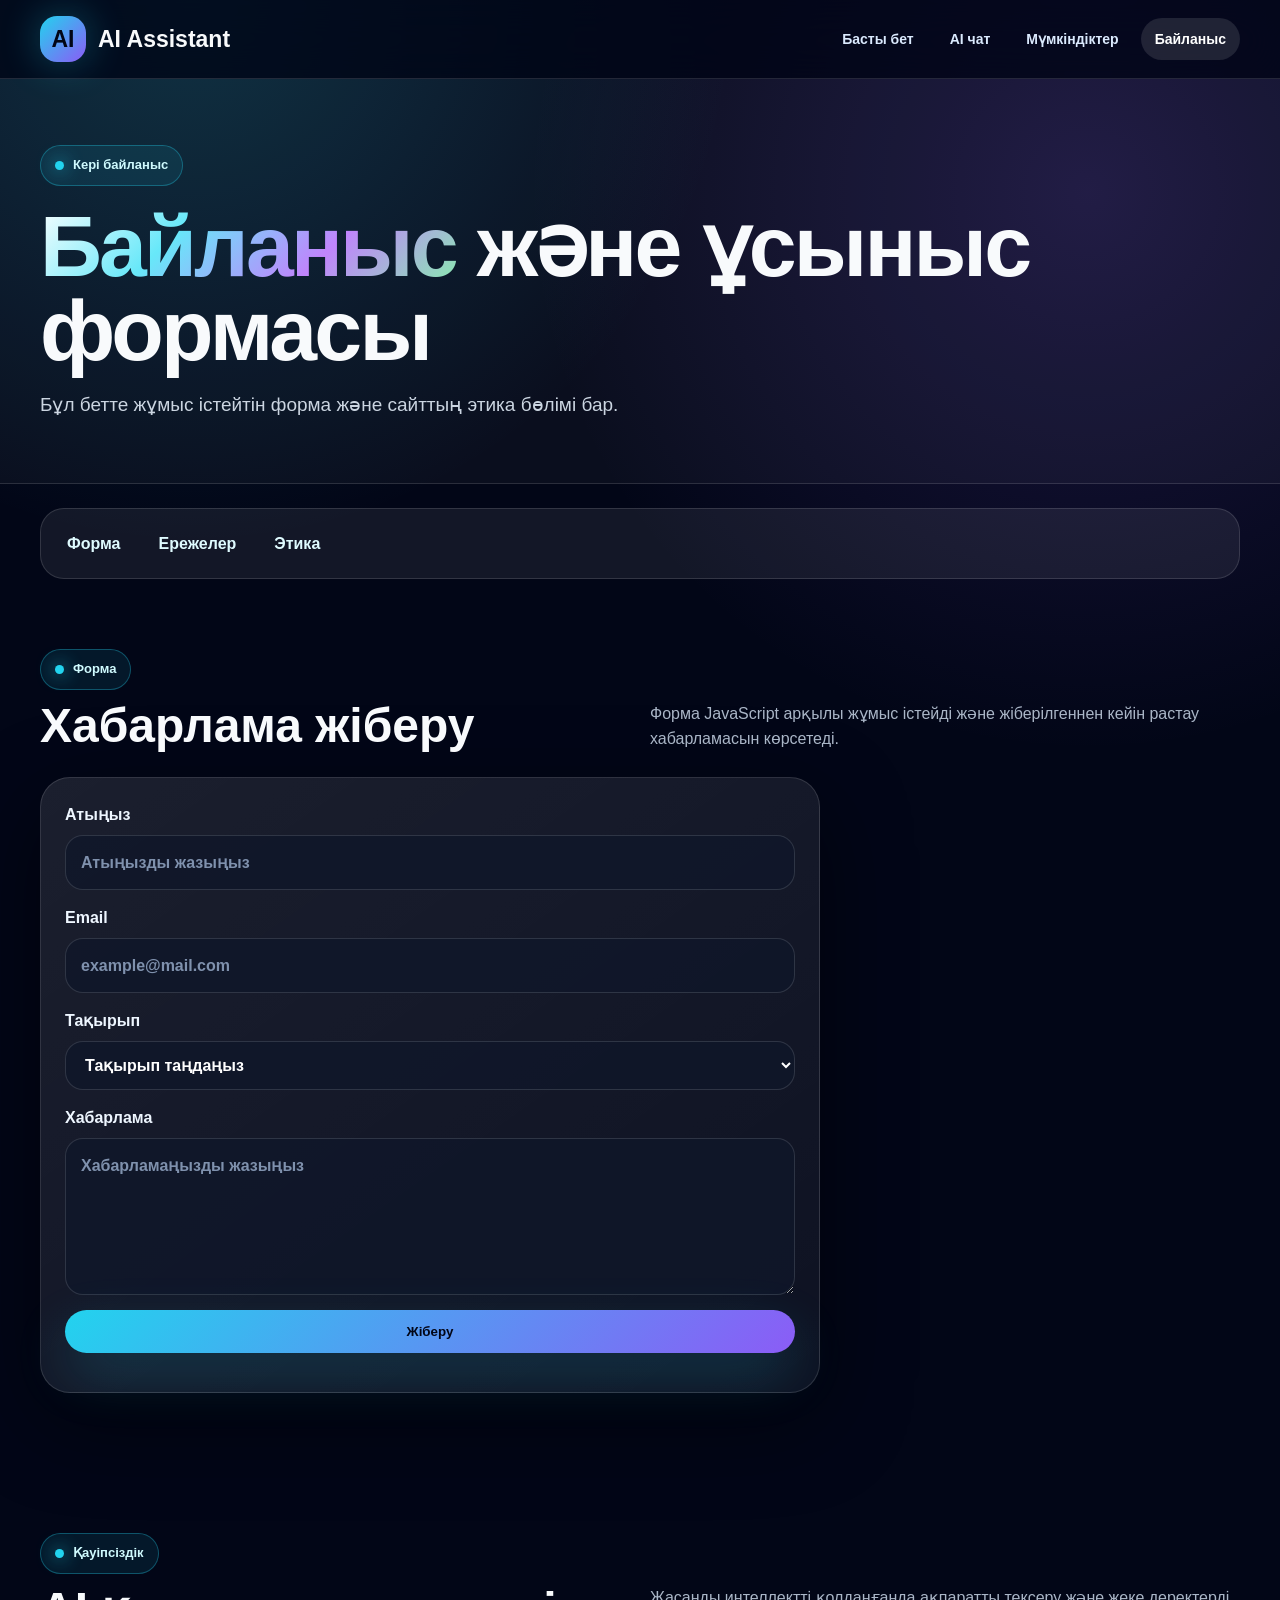
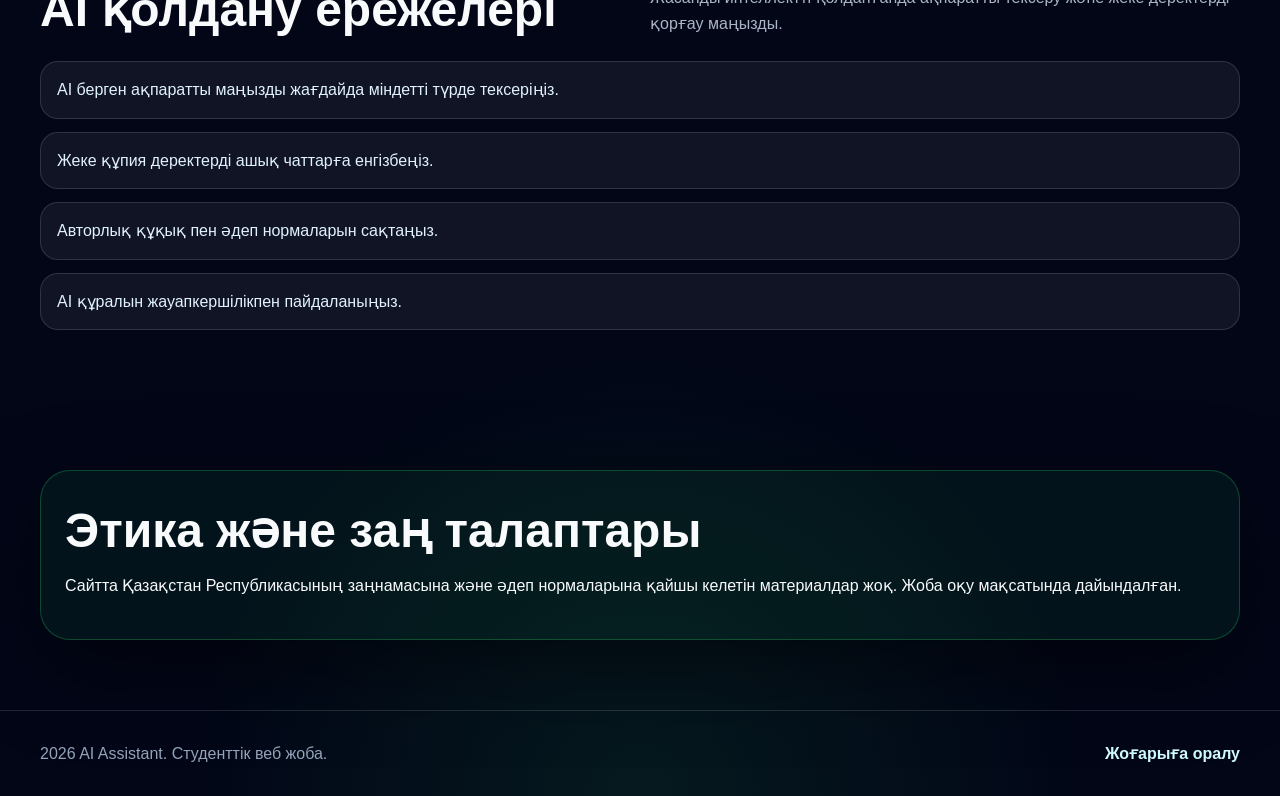
==== commit d537d5a7: "Add files via upload" ====
--- a/contact.html
+++ b/contact.html
@@ -3,17 +3,21 @@
 <head>
   <meta charset="UTF-8">
   <meta name="viewport" content="width=device-width, initial-scale=1.0">
-  <title>AI Future | Байланыс</title>
+  <title>AI Assistant | Байланыс</title>
   <link rel="stylesheet" href="style.css">
 </head>
 <body>
 <header class="header" id="top">
   <div class="container header-inner">
-    <a class="logo" href="index.html"><span>AI</span><strong>AI Future</strong></a>
+    <a class="logo" href="index.html">
+      <span class="logo-mark">AI</span>
+      <span>AI Assistant</span>
+    </a>
     <button class="menu" aria-label="Мәзір">☰</button>
     <nav class="nav">
       <a class="" href="index.html">Басты бет</a>
-      <a class="" href="tools.html">AI құралдар</a>
+      <a class="" href="chat.html">AI чат</a>
+      <a class="" href="features.html">Мүмкіндіктер</a>
       <a class="active" href="contact.html">Байланыс</a>
     </nav>
   </div>
@@ -23,14 +27,14 @@
   <section class="page-hero">
     <div class="container">
       <span class="kicker">Кері байланыс</span>
-      <h1><span class="gradient-text">AI Future</span> байланыс формасы</h1>
-      <p class="lead">Бұл бетте жұмыс істейтін форма және AI қолдану қауіпсіздігі туралы қысқаша ақпарат бар.</p>
+      <h1><span class="gradient">Байланыс</span> және ұсыныс формасы</h1>
+      <p class="lead">Бұл бетте жұмыс істейтін форма және сайттың этика бөлімі бар.</p>
     </div>
   </section>
 
   <nav class="page-nav container" aria-label="Бет ішіндегі навигация">
     <a href="#form">Форма</a>
-    <a href="#rules">Қауіпсіздік</a>
+    <a href="#rules">Ережелер</a>
     <a href="#ethics">Этика</a>
   </nav>
 
@@ -40,8 +44,9 @@
         <span class="kicker">Форма</span>
         <h2>Хабарлама жіберу</h2>
       </div>
-      <p>Форма жіберілгенде JavaScript арқылы растау хабарламасы шығады.</p>
+      <p>Форма JavaScript арқылы жұмыс істейді және жіберілгеннен кейін растау хабарламасын көрсетеді.</p>
     </div>
+
     <form class="form" id="contactForm">
       <label>
         Атыңыз
@@ -55,9 +60,9 @@
         Тақырып
         <select name="topic" required>
           <option value="">Тақырып таңдаңыз</option>
-          <option>AI туралы сұрақ</option>
-          <option>Сайт туралы пікір</option>
-          <option>Ұсыныс</option>
+          <option>AI чат туралы пікір</option>
+          <option>Сайт дизайны туралы ұсыныс</option>
+          <option>Жалпы сұрақ</option>
         </select>
       </label>
       <label>
@@ -75,27 +80,27 @@
         <span class="kicker">Қауіпсіздік</span>
         <h2>AI қолдану ережелері</h2>
       </div>
-      <p>AI қолданғанда ақпаратты тексеру, жеке деректерді қорғау және жауапкершілік маңызды.</p>
+      <p>Жасанды интеллектті қолданғанда ақпаратты тексеру және жеке деректерді қорғау маңызды.</p>
     </div>
-    <ul class="ai-list">
-      <li>AI берген ақпаратты маңызды жағдайда міндетті түрде тексеру керек.</li>
-      <li>Жеке құпия деректерді ашық сервистерге енгізбеу қажет.</li>
-      <li>AI нәтижесін өз ойыңмен толықтырып, жауапкершілікпен қолданған дұрыс.</li>
-      <li>Авторлық құқық пен әдеп нормаларын сақтау керек.</li>
+    <ul class="list">
+      <li>AI берген ақпаратты маңызды жағдайда міндетті түрде тексеріңіз.</li>
+      <li>Жеке құпия деректерді ашық чаттарға енгізбеңіз.</li>
+      <li>Авторлық құқық пен әдеп нормаларын сақтаңыз.</li>
+      <li>AI құралын жауапкершілікпен пайдаланыңыз.</li>
     </ul>
   </section>
 
   <section class="section container" id="ethics">
     <div class="notice">
       <h2>Этика және заң талаптары</h2>
-      <p>Сайтта Қазақстан Республикасының заңнамасына және әдеп нормаларына қайшы материалдар жоқ. Жоба оқу мақсатында жасалған және қауіпсіз тақырыпқа арналған.</p>
+      <p>Сайтта Қазақстан Республикасының заңнамасына және әдеп нормаларына қайшы келетін материалдар жоқ. Жоба оқу мақсатында дайындалған.</p>
     </div>
   </section>
 </main>
 
 <footer class="footer">
   <div class="container footer-inner">
-    <span><span class="year"></span> AI Future. Студенттік веб жоба.</span>
+    <span><span class="year"></span> AI Assistant. Студенттік веб жоба.</span>
     <a class="to-top" href="#top">Жоғарыға оралу</a>
   </div>
 </footer>
--- a/style.css
+++ b/style.css
@@ -1,16 +1,17 @@
 
 :root{
-  --bg:#030712;
-  --panel:#0b1020;
+  --bg:#020617;
+  --panel:#0b1120;
   --panel2:#111827;
   --text:#f8fafc;
-  --muted:#a9b7d0;
+  --muted:#9ca3af;
   --line:rgba(255,255,255,.13);
   --cyan:#22d3ee;
-  --purple:#a855f7;
+  --purple:#8b5cf6;
   --green:#22c55e;
   --pink:#ec4899;
-  --shadow:0 30px 90px rgba(0,0,0,.45);
+  --danger:#fb7185;
+  --shadow:0 28px 90px rgba(0,0,0,.48);
 }
 *{box-sizing:border-box}
 html{scroll-behavior:smooth}
@@ -20,155 +21,227 @@
   color:var(--text);
   background:
     radial-gradient(circle at 15% 0%, rgba(34,211,238,.18), transparent 34rem),
-    radial-gradient(circle at 85% 10%, rgba(168,85,247,.20), transparent 36rem),
-    radial-gradient(circle at 50% 100%, rgba(34,197,94,.12), transparent 34rem),
+    radial-gradient(circle at 85% 8%, rgba(139,92,246,.18), transparent 35rem),
+    radial-gradient(circle at 50% 100%, rgba(34,197,94,.10), transparent 28rem),
     var(--bg);
   line-height:1.6;
 }
-a{text-decoration:none;color:inherit}
+a{color:inherit;text-decoration:none}
 img,video{max-width:100%;display:block}
-.container{width:min(1180px,calc(100% - 34px));margin:0 auto}
+.container{width:min(1200px,calc(100% - 34px));margin:0 auto}
 .header{
-  position:sticky;top:0;z-index:100;
-  background:rgba(3,7,18,.78);
+  position:sticky;top:0;z-index:50;
+  background:rgba(2,6,23,.76);
+  border-bottom:1px solid var(--line);
   backdrop-filter:blur(20px);
-  border-bottom:1px solid var(--line);
 }
 .header-inner{height:78px;display:flex;align-items:center;justify-content:space-between;gap:18px}
-.logo{display:flex;align-items:center;gap:12px;font-weight:900;font-size:23px}
-.logo span:first-child{
-  width:44px;height:44px;border-radius:16px;
+.logo{display:flex;align-items:center;gap:12px;font-size:23px;font-weight:900}
+.logo-mark{
+  width:46px;height:46px;border-radius:17px;
   display:grid;place-items:center;
   background:linear-gradient(135deg,var(--cyan),var(--purple));
-  color:#020617;box-shadow:0 0 34px rgba(34,211,238,.32)
-}
-.nav{display:flex;align-items:center;gap:8px}
+  color:#020617;
+  box-shadow:0 0 40px rgba(34,211,238,.32)
+}
+.nav{display:flex;gap:8px;align-items:center}
 .nav a{
-  padding:10px 14px;border-radius:999px;color:#dbeafe;
-  font-size:14px;font-weight:800;transition:.2s
+  padding:10px 14px;border-radius:999px;
+  color:#dbeafe;font-weight:800;font-size:14px;
+  transition:.22s ease
 }
 .nav a:hover,.nav a.active{background:rgba(255,255,255,.11);color:#fff}
-.menu{display:none;background:rgba(255,255,255,.08);color:#fff;border:1px solid var(--line);border-radius:14px;padding:8px 12px;font-size:24px}
-.hero{position:relative;padding:92px 0 64px;overflow:hidden}
+.menu{display:none;border:1px solid var(--line);background:rgba(255,255,255,.08);color:#fff;border-radius:14px;padding:8px 12px;font-size:24px}
+.hero{padding:92px 0 58px;overflow:hidden;position:relative}
 .hero:before{
-  content:"";position:absolute;inset:80px auto auto 50%;
-  width:580px;height:580px;transform:translateX(-50%);
-  background:radial-gradient(circle, rgba(34,211,238,.20), transparent 65%);
+  content:"";position:absolute;left:50%;top:80px;width:620px;height:620px;transform:translateX(-50%);
+  background:radial-gradient(circle, rgba(34,211,238,.22), transparent 64%);
   pointer-events:none
 }
-.hero-grid{position:relative;display:grid;grid-template-columns:1.03fr .97fr;gap:42px;align-items:center}
+.hero-grid{position:relative;display:grid;grid-template-columns:1.02fr .98fr;gap:42px;align-items:center}
 .kicker{
   display:inline-flex;align-items:center;gap:9px;
   padding:9px 14px;border-radius:999px;
+  background:rgba(34,211,238,.09);
   border:1px solid rgba(34,211,238,.32);
-  background:rgba(34,211,238,.09);
   color:#cffafe;font-weight:900;font-size:13px
 }
 .kicker:before{content:"";width:9px;height:9px;border-radius:50%;background:var(--cyan);box-shadow:0 0 18px var(--cyan)}
-h1{font-size:clamp(44px,6.4vw,82px);line-height:.98;margin:18px 0;letter-spacing:-2.6px}
-.gradient-text{background:linear-gradient(135deg,#fff,#67e8f9,#c084fc);-webkit-background-clip:text;background-clip:text;color:transparent}
-.lead{font-size:19px;color:var(--muted);max-width:700px;margin:0 0 26px}
-.actions{display:flex;flex-wrap:wrap;gap:13px;margin-top:25px}
+h1{font-size:clamp(44px,6.8vw,86px);line-height:.98;margin:18px 0;letter-spacing:-2.8px}
+.gradient{
+  background:linear-gradient(135deg,#ffffff,#67e8f9,#c084fc,#86efac);
+  background-clip:text;-webkit-background-clip:text;color:transparent
+}
+.lead{font-size:19px;color:#cbd5e1;max-width:710px;margin:0 0 24px}
+.actions{display:flex;gap:13px;flex-wrap:wrap;margin-top:25px}
 .btn{
   display:inline-flex;align-items:center;justify-content:center;gap:9px;
-  border-radius:999px;padding:14px 20px;font-weight:900;border:1px solid var(--line);
-  transition:.22s;cursor:pointer
-}
-.btn-primary{background:linear-gradient(135deg,var(--cyan),var(--purple));color:#020617;border:0;box-shadow:0 20px 54px rgba(34,211,238,.20)}
+  border-radius:999px;padding:14px 20px;border:1px solid var(--line);
+  font-weight:900;cursor:pointer;transition:.22s ease
+}
+.btn-primary{background:linear-gradient(135deg,var(--cyan),var(--purple));color:#020617;border:0;box-shadow:0 22px 55px rgba(34,211,238,.20)}
 .btn-primary:hover{transform:translateY(-2px);filter:brightness(1.08)}
 .btn-ghost{background:rgba(255,255,255,.07);color:#fff}
 .btn-ghost:hover{background:rgba(255,255,255,.13)}
 .visual{
-  position:relative;border:1px solid var(--line);border-radius:34px;
-  background:linear-gradient(145deg,rgba(255,255,255,.13),rgba(255,255,255,.04));
-  padding:14px;box-shadow:var(--shadow);overflow:hidden
+  position:relative;padding:14px;border:1px solid var(--line);
+  border-radius:34px;background:linear-gradient(145deg,rgba(255,255,255,.13),rgba(255,255,255,.04));
+  box-shadow:var(--shadow);overflow:hidden
 }
 .visual img{border-radius:26px}
-.float-card{
-  position:absolute;right:28px;bottom:28px;
-  padding:14px 16px;border-radius:20px;background:rgba(2,6,23,.78);
-  border:1px solid rgba(34,211,238,.33);backdrop-filter:blur(10px);
-  box-shadow:0 20px 50px rgba(0,0,0,.35)
-}
-.float-card strong{display:block;color:#fff}
-.float-card span{color:#a5f3fc;font-size:13px}
+.mini-panel{
+  position:absolute;left:28px;right:28px;bottom:28px;
+  display:flex;align-items:center;justify-content:space-between;gap:12px;
+  border:1px solid rgba(34,211,238,.32);
+  background:rgba(2,6,23,.80);backdrop-filter:blur(12px);
+  padding:14px 16px;border-radius:22px
+}
+.status{display:flex;align-items:center;gap:9px;color:#cffafe;font-weight:900}
+.dot{width:10px;height:10px;border-radius:50%;background:var(--green);box-shadow:0 0 18px var(--green)}
 .metrics{display:grid;grid-template-columns:repeat(3,1fr);gap:12px;margin-top:28px}
-.metric{
-  padding:18px;border-radius:22px;background:rgba(255,255,255,.07);
-  border:1px solid var(--line)
-}
+.metric{padding:17px;border-radius:22px;background:rgba(255,255,255,.07);border:1px solid var(--line)}
 .metric strong{display:block;font-size:30px;color:#fff}
-.metric span{display:block;font-size:13px;color:var(--muted)}
-.page-hero{padding:68px 0 38px;border-bottom:1px solid var(--line);background:rgba(255,255,255,.03)}
-.page-nav{
-  display:flex;flex-wrap:wrap;gap:10px;margin-top:24px;padding:12px;
-  background:rgba(255,255,255,.07);border:1px solid var(--line);border-radius:24px
-}
-.page-nav a{padding:10px 15px;border-radius:999px;color:#dffbff;font-weight:900}
+.metric span{display:block;color:#94a3b8;font-size:13px}
+.page-hero{padding:66px 0 38px;border-bottom:1px solid var(--line);background:rgba(255,255,255,.03)}
+.page-nav{display:flex;flex-wrap:wrap;gap:10px;margin-top:24px;padding:12px;border:1px solid var(--line);background:rgba(255,255,255,.07);border-radius:24px}
+.page-nav a{padding:10px 14px;border-radius:999px;color:#dffbff;font-weight:900}
 .page-nav a:hover{background:rgba(255,255,255,.12)}
-.section{padding:72px 0}
-.section-head{display:flex;justify-content:space-between;align-items:end;gap:22px;margin-bottom:25px}
-.section-head p{max-width:560px;color:var(--muted);margin:0}
+.section{padding:70px 0}
+.section-head{display:flex;align-items:end;justify-content:space-between;gap:22px;margin-bottom:25px}
+.section-head p{max-width:590px;color:#aab6c7;margin:0}
 h2{font-size:clamp(31px,4vw,48px);line-height:1.08;margin:10px 0 0}
 h3{font-size:22px;margin:0 0 8px}
 .cards{display:grid;grid-template-columns:repeat(3,1fr);gap:18px}
-.card{
-  position:relative;overflow:hidden;
-  padding:24px;border-radius:30px;background:linear-gradient(145deg,rgba(255,255,255,.10),rgba(255,255,255,.05));
-  border:1px solid var(--line);box-shadow:var(--shadow)
-}
+.card,.panel,.media-card,.form,.notice,.tool{
+  border:1px solid var(--line);
+  background:linear-gradient(145deg,rgba(255,255,255,.10),rgba(255,255,255,.05));
+  border-radius:30px;padding:24px;box-shadow:var(--shadow)
+}
+.card{position:relative;overflow:hidden}
 .card:after{
-  content:"";position:absolute;right:-55px;bottom:-65px;width:180px;height:180px;border-radius:50%;
-  background:radial-gradient(circle, rgba(34,211,238,.20), transparent 67%)
+  content:"";position:absolute;right:-55px;bottom:-70px;width:180px;height:180px;
+  border-radius:50%;background:radial-gradient(circle,rgba(34,211,238,.20),transparent 68%)
 }
 .icon{
   width:56px;height:56px;border-radius:20px;
-  display:grid;place-items:center;margin-bottom:18px;font-weight:900;font-size:24px;
-  background:linear-gradient(135deg,var(--cyan),var(--purple));color:#020617
-}
-.card p,.panel p,.tool p{color:var(--muted);margin:0}
+  display:grid;place-items:center;margin-bottom:18px;
+  background:linear-gradient(135deg,var(--cyan),var(--purple));color:#020617;
+  font-weight:900;font-size:24px
+}
+.card p,.panel p,.tool p{color:#aab6c7;margin:0}
 .split{display:grid;grid-template-columns:.95fr 1.05fr;gap:22px;align-items:center}
-.panel,.media-card,.form,.notice,.tool{
-  background:rgba(255,255,255,.075);border:1px solid var(--line);border-radius:30px;padding:24px;box-shadow:var(--shadow)
-}
-.ai-list{list-style:none;margin:0;padding:0;display:grid;gap:13px}
-.ai-list li{
-  padding:15px 16px;border-radius:18px;
-  background:rgba(255,255,255,.06);border:1px solid var(--line);
-  color:#dffbff
-}
+.list{list-style:none;padding:0;margin:0;display:grid;gap:13px}
+.list li{padding:15px 16px;border-radius:18px;background:rgba(255,255,255,.06);border:1px solid var(--line);color:#e0f2fe}
 .gallery{display:grid;grid-template-columns:repeat(3,1fr);gap:18px}
-.shot{overflow:hidden;border-radius:30px;border:1px solid var(--line);background:rgba(255,255,255,.07);box-shadow:var(--shadow)}
+.shot{overflow:hidden;border:1px solid var(--line);border-radius:30px;background:rgba(255,255,255,.07);box-shadow:var(--shadow)}
 .shot img{border-radius:0;aspect-ratio:1.35/1;object-fit:cover}
 .shot div{padding:18px}
-.shot p{margin:0;color:var(--muted)}
+.shot p{margin:0;color:#9ca3af}
 .media-grid{display:grid;grid-template-columns:1fr 1fr;gap:18px}
 audio,video{width:100%;border-radius:20px}
-.tools{display:grid;grid-template-columns:repeat(2,1fr);gap:18px}
-.tool strong{
-  display:inline-flex;margin-bottom:12px;
+.tools-grid{display:grid;grid-template-columns:repeat(2,1fr);gap:18px}
+.badge{
+  display:inline-flex;margin-bottom:12px;padding:7px 11px;border-radius:999px;
   color:#67e8f9;background:rgba(34,211,238,.10);
-  border:1px solid rgba(34,211,238,.26);
-  padding:7px 11px;border-radius:999px
-}
+  border:1px solid rgba(34,211,238,.26);font-weight:900
+}
+
+/* Chat page */
+.chat-shell{
+  display:grid;grid-template-columns:300px 1fr;gap:18px;
+  min-height:690px
+}
+.sidebar{
+  border:1px solid var(--line);border-radius:30px;
+  background:rgba(255,255,255,.06);
+  padding:18px;box-shadow:var(--shadow)
+}
+.sidebar h3{margin-bottom:15px}
+.prompt-card{
+  width:100%;text-align:left;margin-bottom:10px;padding:13px 14px;
+  border-radius:18px;border:1px solid var(--line);
+  background:rgba(255,255,255,.06);color:#e0f2fe;
+  cursor:pointer;font:inherit;font-weight:800
+}
+.prompt-card:hover{background:rgba(34,211,238,.12);border-color:rgba(34,211,238,.35)}
+.chat-app{
+  border:1px solid var(--line);border-radius:30px;
+  background:rgba(2,6,23,.72);
+  box-shadow:var(--shadow);overflow:hidden;
+  display:flex;flex-direction:column;min-height:690px
+}
+.chat-top{
+  display:flex;align-items:center;justify-content:space-between;gap:12px;
+  padding:18px 20px;border-bottom:1px solid var(--line);
+  background:rgba(255,255,255,.05)
+}
+.assistant-name{display:flex;align-items:center;gap:12px;font-weight:900}
+.avatar{
+  width:42px;height:42px;border-radius:16px;
+  display:grid;place-items:center;
+  background:linear-gradient(135deg,var(--cyan),var(--purple));color:#020617;font-weight:900
+}
+.chat-status{display:flex;align-items:center;gap:8px;color:#86efac;font-size:13px;font-weight:900}
+.messages{
+  flex:1;overflow:auto;padding:22px;
+  display:flex;flex-direction:column;gap:14px
+}
+.message{
+  max-width:min(720px,86%);
+  display:grid;gap:6px
+}
+.message.user{align-self:flex-end}
+.message.bot{align-self:flex-start}
+.bubble{
+  padding:15px 17px;border-radius:22px;
+  border:1px solid var(--line);
+  white-space:pre-wrap
+}
+.user .bubble{background:linear-gradient(135deg,#0e7490,#7c3aed);color:#fff;border-color:rgba(255,255,255,.15)}
+.bot .bubble{background:rgba(255,255,255,.08);color:#e5eefb}
+.meta{font-size:12px;color:#7f8ea7;padding:0 8px}
+.typing{display:inline-flex;gap:5px}
+.typing i{width:7px;height:7px;border-radius:50%;background:#67e8f9;animation:pulse 1s infinite}
+.typing i:nth-child(2){animation-delay:.15s}
+.typing i:nth-child(3){animation-delay:.3s}
+@keyframes pulse{0%,100%{opacity:.25;transform:translateY(0)}50%{opacity:1;transform:translateY(-4px)}}
+.chat-input{
+  border-top:1px solid var(--line);padding:16px;
+  background:rgba(255,255,255,.04)
+}
+.input-row{
+  display:grid;grid-template-columns:1fr auto;gap:10px
+}
+.chat-input input{
+  width:100%;border:1px solid var(--line);border-radius:999px;
+  background:rgba(15,23,42,.90);color:#fff;padding:15px 18px;font:inherit;outline:none
+}
+.chat-input input:focus{border-color:var(--cyan);box-shadow:0 0 0 4px rgba(34,211,238,.12)}
+.send-btn{
+  border:0;border-radius:999px;padding:0 21px;font-weight:900;cursor:pointer;
+  background:linear-gradient(135deg,var(--cyan),var(--purple));color:#020617
+}
+.small-note{font-size:12px;color:#7f8ea7;margin:10px 10px 0}
 .form{display:grid;gap:15px;max-width:780px}
 label{display:grid;gap:7px;font-weight:900;color:#eef6ff}
 input,textarea,select{
-  width:100%;border:1px solid var(--line);background:rgba(15,23,42,.78);
+  width:100%;border:1px solid var(--line);background:rgba(15,23,42,.80);
   border-radius:18px;padding:14px 15px;color:#fff;font:inherit;outline:none
 }
+textarea{resize:vertical}
 input::placeholder,textarea::placeholder{color:#7f91ad}
 input:focus,textarea:focus,select:focus{border-color:var(--cyan);box-shadow:0 0 0 4px rgba(34,211,238,.13)}
 .form-message{margin:0;color:#86efac;font-weight:900}
-.notice{border-color:rgba(34,197,94,.28);background:rgba(34,197,94,.07)}
-.footer{padding:30px 0;border-top:1px solid var(--line);color:var(--muted)}
+.notice{border-color:rgba(34,197,94,.30);background:rgba(34,197,94,.07)}
+.footer{padding:30px 0;border-top:1px solid var(--line);color:#94a3b8}
 .footer-inner{display:flex;align-items:center;justify-content:space-between;gap:15px;flex-wrap:wrap}
 .to-top{color:#cffafe;font-weight:900}
-@media(max-width:860px){
+@media(max-width:900px){
   .menu{display:block}
-  .nav{display:none;position:absolute;right:17px;top:74px;width:min(330px,calc(100vw - 34px));padding:12px;border:1px solid var(--line);border-radius:22px;background:#081120;box-shadow:var(--shadow);flex-direction:column;align-items:stretch}
+  .nav{display:none;position:absolute;right:17px;top:74px;width:min(335px,calc(100vw - 34px));padding:12px;flex-direction:column;align-items:stretch;border:1px solid var(--line);border-radius:22px;background:#081120;box-shadow:var(--shadow)}
   .nav.open{display:flex}
-  .hero-grid,.split,.media-grid{grid-template-columns:1fr}
-  .cards,.gallery,.tools,.metrics{grid-template-columns:1fr}
+  .hero-grid,.split,.media-grid,.chat-shell{grid-template-columns:1fr}
+  .cards,.gallery,.tools-grid,.metrics{grid-template-columns:1fr}
   .section{padding:50px 0}
-}
+  .chat-shell,.chat-app{min-height:620px}
+}
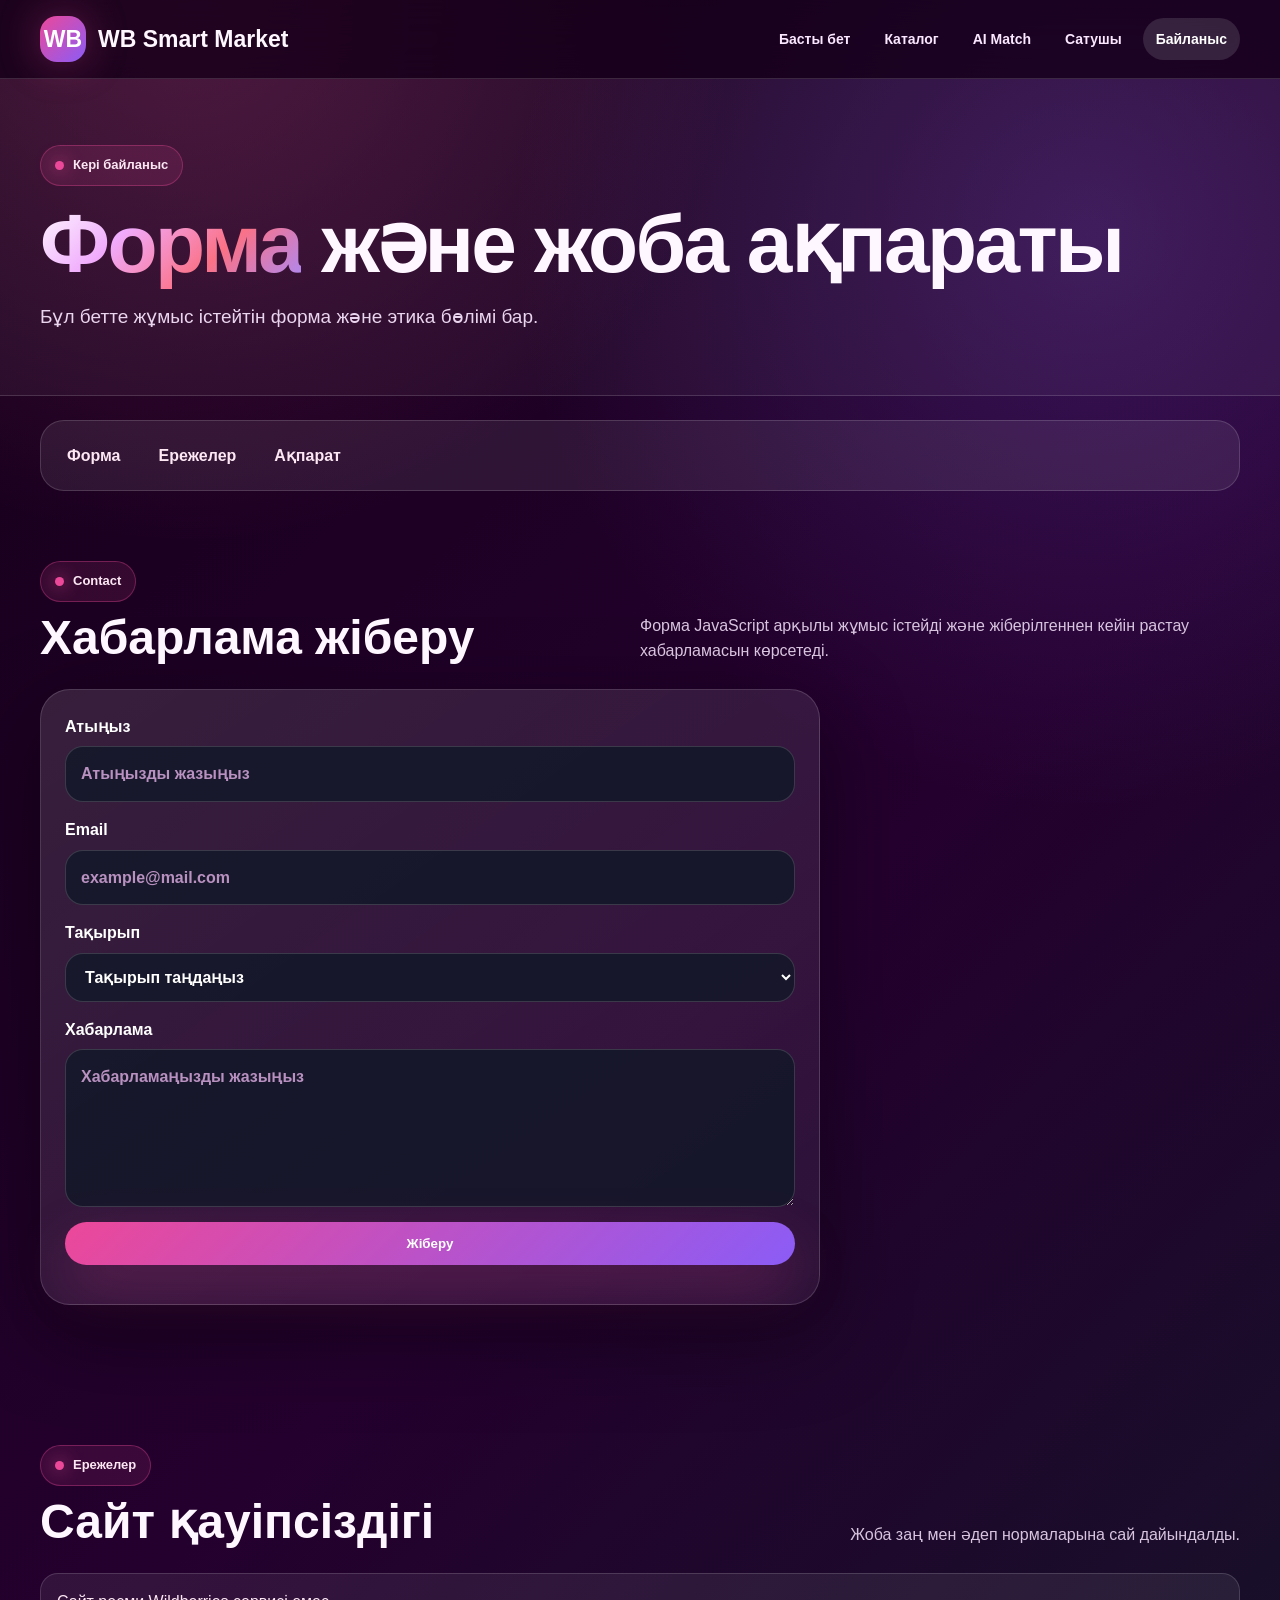
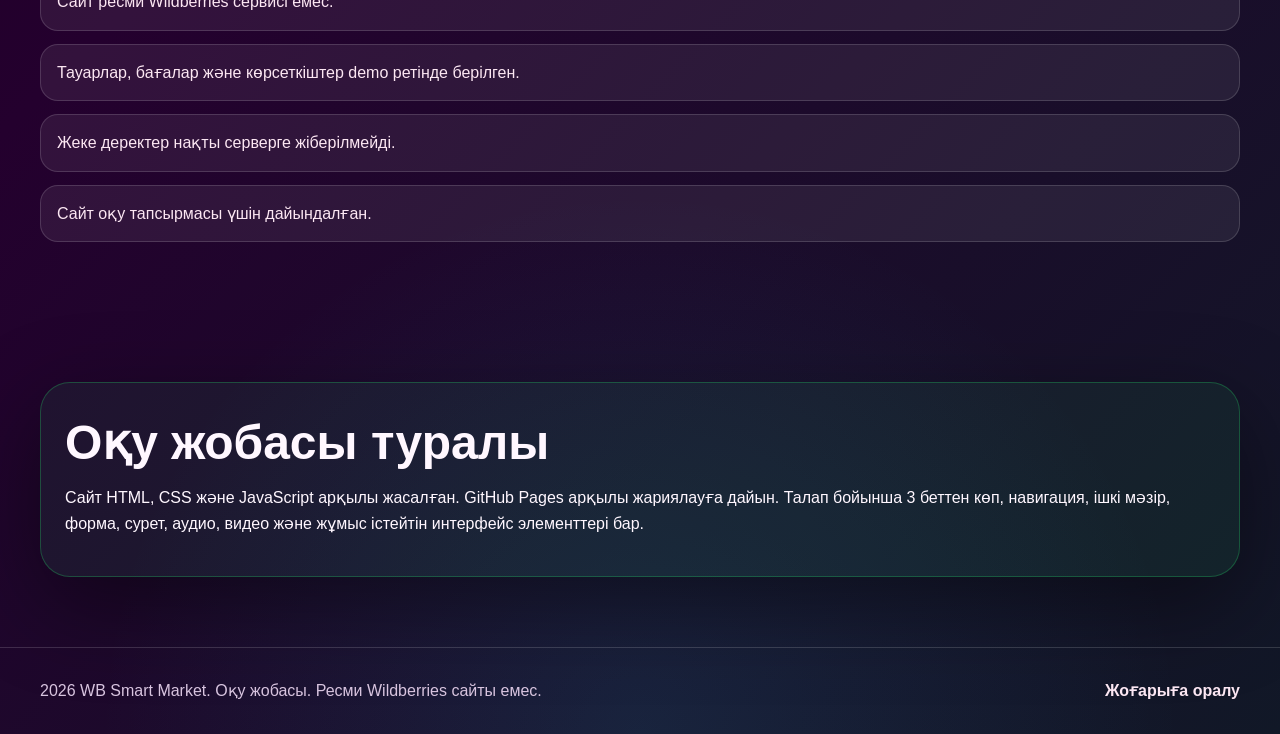
==== commit 9b715dcb: "Add files via upload" ====
--- a/contact.html
+++ b/contact.html
@@ -3,21 +3,19 @@
 <head>
   <meta charset="UTF-8">
   <meta name="viewport" content="width=device-width, initial-scale=1.0">
-  <title>AI Assistant | Байланыс</title>
+  <title>WB Smart Market | Байланыс</title>
   <link rel="stylesheet" href="style.css">
 </head>
 <body>
 <header class="header" id="top">
   <div class="container header-inner">
-    <a class="logo" href="index.html">
-      <span class="logo-mark">AI</span>
-      <span>AI Assistant</span>
-    </a>
+    <a class="logo" href="index.html"><span class="logo-mark">WB</span><span>WB Smart Market</span></a>
     <button class="menu" aria-label="Мәзір">☰</button>
     <nav class="nav">
       <a class="" href="index.html">Басты бет</a>
-      <a class="" href="chat.html">AI чат</a>
-      <a class="" href="features.html">Мүмкіндіктер</a>
+      <a class="" href="catalog.html">Каталог</a>
+      <a class="" href="ai.html">AI Match</a>
+      <a class="" href="seller.html">Сатушы</a>
       <a class="active" href="contact.html">Байланыс</a>
     </nav>
   </div>
@@ -27,46 +25,38 @@
   <section class="page-hero">
     <div class="container">
       <span class="kicker">Кері байланыс</span>
-      <h1><span class="gradient">Байланыс</span> және ұсыныс формасы</h1>
-      <p class="lead">Бұл бетте жұмыс істейтін форма және сайттың этика бөлімі бар.</p>
+      <h1><span class="gradient">Форма</span> және жоба ақпараты</h1>
+      <p class="lead">Бұл бетте жұмыс істейтін форма және этика бөлімі бар.</p>
     </div>
   </section>
 
   <nav class="page-nav container" aria-label="Бет ішіндегі навигация">
     <a href="#form">Форма</a>
     <a href="#rules">Ережелер</a>
-    <a href="#ethics">Этика</a>
+    <a href="#info">Ақпарат</a>
   </nav>
 
   <section class="section container" id="form">
     <div class="section-head">
-      <div>
-        <span class="kicker">Форма</span>
-        <h2>Хабарлама жіберу</h2>
-      </div>
+      <div><span class="kicker">Contact</span><h2>Хабарлама жіберу</h2></div>
       <p>Форма JavaScript арқылы жұмыс істейді және жіберілгеннен кейін растау хабарламасын көрсетеді.</p>
     </div>
-
     <form class="form" id="contactForm">
-      <label>
-        Атыңыз
+      <label>Атыңыз
         <input type="text" name="name" placeholder="Атыңызды жазыңыз" required>
       </label>
-      <label>
-        Email
+      <label>Email
         <input type="email" name="email" placeholder="example@mail.com" required>
       </label>
-      <label>
-        Тақырып
+      <label>Тақырып
         <select name="topic" required>
           <option value="">Тақырып таңдаңыз</option>
-          <option>AI чат туралы пікір</option>
-          <option>Сайт дизайны туралы ұсыныс</option>
-          <option>Жалпы сұрақ</option>
+          <option>Сайт дизайны туралы</option>
+          <option>AI Match туралы</option>
+          <option>Сатушы құралдары туралы</option>
         </select>
       </label>
-      <label>
-        Хабарлама
+      <label>Хабарлама
         <textarea name="message" rows="5" placeholder="Хабарламаңызды жазыңыз" required></textarea>
       </label>
       <button class="btn btn-primary" type="submit">Жіберу</button>
@@ -76,31 +66,28 @@
 
   <section class="section container" id="rules">
     <div class="section-head">
-      <div>
-        <span class="kicker">Қауіпсіздік</span>
-        <h2>AI қолдану ережелері</h2>
-      </div>
-      <p>Жасанды интеллектті қолданғанда ақпаратты тексеру және жеке деректерді қорғау маңызды.</p>
+      <div><span class="kicker">Ережелер</span><h2>Сайт қауіпсіздігі</h2></div>
+      <p>Жоба заң мен әдеп нормаларына сай дайындалды.</p>
     </div>
     <ul class="list">
-      <li>AI берген ақпаратты маңызды жағдайда міндетті түрде тексеріңіз.</li>
-      <li>Жеке құпия деректерді ашық чаттарға енгізбеңіз.</li>
-      <li>Авторлық құқық пен әдеп нормаларын сақтаңыз.</li>
-      <li>AI құралын жауапкершілікпен пайдаланыңыз.</li>
+      <li>Сайт ресми Wildberries сервисі емес.</li>
+      <li>Тауарлар, бағалар және көрсеткіштер demo ретінде берілген.</li>
+      <li>Жеке деректер нақты серверге жіберілмейді.</li>
+      <li>Сайт оқу тапсырмасы үшін дайындалған.</li>
     </ul>
   </section>
 
-  <section class="section container" id="ethics">
+  <section class="section container" id="info">
     <div class="notice">
-      <h2>Этика және заң талаптары</h2>
-      <p>Сайтта Қазақстан Республикасының заңнамасына және әдеп нормаларына қайшы келетін материалдар жоқ. Жоба оқу мақсатында дайындалған.</p>
+      <h2>Оқу жобасы туралы</h2>
+      <p>Сайт HTML, CSS және JavaScript арқылы жасалған. GitHub Pages арқылы жариялауға дайын. Талап бойынша 3 беттен көп, навигация, ішкі мәзір, форма, сурет, аудио, видео және жұмыс істейтін интерфейс элементтері бар.</p>
     </div>
   </section>
 </main>
 
 <footer class="footer">
   <div class="container footer-inner">
-    <span><span class="year"></span> AI Assistant. Студенттік веб жоба.</span>
+    <span><span class="year"></span> WB Smart Market. Оқу жобасы. Ресми Wildberries сайты емес.</span>
     <a class="to-top" href="#top">Жоғарыға оралу</a>
   </div>
 </footer>
--- a/style.css
+++ b/style.css
@@ -1,17 +1,19 @@
 
 :root{
-  --bg:#020617;
-  --panel:#0b1120;
-  --panel2:#111827;
-  --text:#f8fafc;
-  --muted:#9ca3af;
-  --line:rgba(255,255,255,.13);
+  --bg:#160019;
+  --bg2:#24002e;
+  --panel:#1f1028;
+  --panel2:#2a1238;
+  --text:#fff7ff;
+  --muted:#d8c4df;
+  --line:rgba(255,255,255,.15);
+  --pink:#ec4899;
+  --purple:#8b5cf6;
+  --violet:#c026d3;
   --cyan:#22d3ee;
-  --purple:#8b5cf6;
   --green:#22c55e;
-  --pink:#ec4899;
-  --danger:#fb7185;
-  --shadow:0 28px 90px rgba(0,0,0,.48);
+  --yellow:#facc15;
+  --shadow:0 28px 90px rgba(0,0,0,.42);
 }
 *{box-sizing:border-box}
 html{scroll-behavior:smooth}
@@ -20,18 +22,20 @@
   font-family:Arial, Helvetica, sans-serif;
   color:var(--text);
   background:
-    radial-gradient(circle at 15% 0%, rgba(34,211,238,.18), transparent 34rem),
-    radial-gradient(circle at 85% 8%, rgba(139,92,246,.18), transparent 35rem),
-    radial-gradient(circle at 50% 100%, rgba(34,197,94,.10), transparent 28rem),
-    var(--bg);
+    radial-gradient(circle at 15% 0%, rgba(236,72,153,.22), transparent 34rem),
+    radial-gradient(circle at 85% 10%, rgba(139,92,246,.22), transparent 36rem),
+    radial-gradient(circle at 50% 100%, rgba(34,211,238,.10), transparent 34rem),
+    linear-gradient(135deg,#160019,#24002e 48%,#111827);
   line-height:1.6;
 }
-a{color:inherit;text-decoration:none}
+a{text-decoration:none;color:inherit}
 img,video{max-width:100%;display:block}
 .container{width:min(1200px,calc(100% - 34px));margin:0 auto}
 .header{
-  position:sticky;top:0;z-index:50;
-  background:rgba(2,6,23,.76);
+  position:sticky;
+  top:0;
+  z-index:50;
+  background:rgba(22,0,25,.76);
   border-bottom:1px solid var(--line);
   backdrop-filter:blur(20px);
 }
@@ -39,209 +43,191 @@
 .logo{display:flex;align-items:center;gap:12px;font-size:23px;font-weight:900}
 .logo-mark{
   width:46px;height:46px;border-radius:17px;
+  background:linear-gradient(135deg,var(--pink),var(--purple));
+  color:#fff;
   display:grid;place-items:center;
-  background:linear-gradient(135deg,var(--cyan),var(--purple));
-  color:#020617;
-  box-shadow:0 0 40px rgba(34,211,238,.32)
-}
-.nav{display:flex;gap:8px;align-items:center}
+  box-shadow:0 0 40px rgba(236,72,153,.35);
+}
+.nav{display:flex;align-items:center;gap:8px}
 .nav a{
-  padding:10px 14px;border-radius:999px;
-  color:#dbeafe;font-weight:800;font-size:14px;
-  transition:.22s ease
-}
-.nav a:hover,.nav a.active{background:rgba(255,255,255,.11);color:#fff}
+  padding:10px 13px;border-radius:999px;
+  color:#fbe7ff;font-weight:800;font-size:14px;
+  transition:.22s
+}
+.nav a:hover,.nav a.active{background:rgba(255,255,255,.12);color:#fff}
 .menu{display:none;border:1px solid var(--line);background:rgba(255,255,255,.08);color:#fff;border-radius:14px;padding:8px 12px;font-size:24px}
-.hero{padding:92px 0 58px;overflow:hidden;position:relative}
+.hero{position:relative;padding:88px 0 58px;overflow:hidden}
 .hero:before{
-  content:"";position:absolute;left:50%;top:80px;width:620px;height:620px;transform:translateX(-50%);
-  background:radial-gradient(circle, rgba(34,211,238,.22), transparent 64%);
+  content:"";position:absolute;left:50%;top:70px;transform:translateX(-50%);
+  width:680px;height:680px;background:radial-gradient(circle,rgba(236,72,153,.18),transparent 66%);
   pointer-events:none
 }
 .hero-grid{position:relative;display:grid;grid-template-columns:1.02fr .98fr;gap:42px;align-items:center}
 .kicker{
   display:inline-flex;align-items:center;gap:9px;
   padding:9px 14px;border-radius:999px;
-  background:rgba(34,211,238,.09);
-  border:1px solid rgba(34,211,238,.32);
-  color:#cffafe;font-weight:900;font-size:13px
-}
-.kicker:before{content:"";width:9px;height:9px;border-radius:50%;background:var(--cyan);box-shadow:0 0 18px var(--cyan)}
-h1{font-size:clamp(44px,6.8vw,86px);line-height:.98;margin:18px 0;letter-spacing:-2.8px}
+  background:rgba(236,72,153,.12);
+  border:1px solid rgba(236,72,153,.35);
+  color:#fce7f3;font-weight:900;font-size:13px
+}
+.kicker:before{content:"";width:9px;height:9px;border-radius:50%;background:var(--pink);box-shadow:0 0 18px var(--pink)}
+h1{font-size:clamp(42px,6.5vw,82px);line-height:.98;margin:18px 0;letter-spacing:-2.6px}
 .gradient{
-  background:linear-gradient(135deg,#ffffff,#67e8f9,#c084fc,#86efac);
-  background-clip:text;-webkit-background-clip:text;color:transparent
-}
-.lead{font-size:19px;color:#cbd5e1;max-width:710px;margin:0 0 24px}
+  background:linear-gradient(135deg,#fff,#f0abfc,#fb7185,#a78bfa);
+  -webkit-background-clip:text;background-clip:text;color:transparent
+}
+.lead{font-size:19px;color:#ead5ee;max-width:720px;margin:0 0 24px}
 .actions{display:flex;gap:13px;flex-wrap:wrap;margin-top:25px}
 .btn{
   display:inline-flex;align-items:center;justify-content:center;gap:9px;
   border-radius:999px;padding:14px 20px;border:1px solid var(--line);
-  font-weight:900;cursor:pointer;transition:.22s ease
-}
-.btn-primary{background:linear-gradient(135deg,var(--cyan),var(--purple));color:#020617;border:0;box-shadow:0 22px 55px rgba(34,211,238,.20)}
+  font-weight:900;cursor:pointer;transition:.22s
+}
+.btn-primary{background:linear-gradient(135deg,var(--pink),var(--purple));color:#fff;border:0;box-shadow:0 22px 55px rgba(236,72,153,.22)}
 .btn-primary:hover{transform:translateY(-2px);filter:brightness(1.08)}
-.btn-ghost{background:rgba(255,255,255,.07);color:#fff}
-.btn-ghost:hover{background:rgba(255,255,255,.13)}
+.btn-ghost{background:rgba(255,255,255,.08);color:#fff}
+.btn-ghost:hover{background:rgba(255,255,255,.14)}
 .visual{
   position:relative;padding:14px;border:1px solid var(--line);
-  border-radius:34px;background:linear-gradient(145deg,rgba(255,255,255,.13),rgba(255,255,255,.04));
+  border-radius:34px;background:linear-gradient(145deg,rgba(255,255,255,.14),rgba(255,255,255,.05));
   box-shadow:var(--shadow);overflow:hidden
 }
 .visual img{border-radius:26px}
-.mini-panel{
+.float-panel{
   position:absolute;left:28px;right:28px;bottom:28px;
   display:flex;align-items:center;justify-content:space-between;gap:12px;
-  border:1px solid rgba(34,211,238,.32);
-  background:rgba(2,6,23,.80);backdrop-filter:blur(12px);
-  padding:14px 16px;border-radius:22px
-}
-.status{display:flex;align-items:center;gap:9px;color:#cffafe;font-weight:900}
+  padding:14px 16px;border-radius:22px;
+  border:1px solid rgba(240,171,252,.35);
+  background:rgba(17,24,39,.82);
+  backdrop-filter:blur(12px)
+}
+.online{display:flex;gap:9px;align-items:center;color:#fce7f3;font-weight:900}
 .dot{width:10px;height:10px;border-radius:50%;background:var(--green);box-shadow:0 0 18px var(--green)}
-.metrics{display:grid;grid-template-columns:repeat(3,1fr);gap:12px;margin-top:28px}
-.metric{padding:17px;border-radius:22px;background:rgba(255,255,255,.07);border:1px solid var(--line)}
-.metric strong{display:block;font-size:30px;color:#fff}
-.metric span{display:block;color:#94a3b8;font-size:13px}
-.page-hero{padding:66px 0 38px;border-bottom:1px solid var(--line);background:rgba(255,255,255,.03)}
-.page-nav{display:flex;flex-wrap:wrap;gap:10px;margin-top:24px;padding:12px;border:1px solid var(--line);background:rgba(255,255,255,.07);border-radius:24px}
-.page-nav a{padding:10px 14px;border-radius:999px;color:#dffbff;font-weight:900}
-.page-nav a:hover{background:rgba(255,255,255,.12)}
+.metrics{display:grid;grid-template-columns:repeat(4,1fr);gap:12px;margin-top:28px}
+.metric{
+  padding:17px;border-radius:22px;background:rgba(255,255,255,.08);
+  border:1px solid var(--line)
+}
+.metric strong{display:block;font-size:28px;color:#fff}
+.metric span{display:block;font-size:13px;color:#d8c4df}
+.page-hero{padding:66px 0 38px;border-bottom:1px solid var(--line);background:rgba(255,255,255,.04)}
+.page-nav{
+  display:flex;flex-wrap:wrap;gap:10px;margin-top:24px;padding:12px;
+  background:rgba(255,255,255,.08);border:1px solid var(--line);border-radius:24px
+}
+.page-nav a{padding:10px 14px;border-radius:999px;color:#fce7f3;font-weight:900}
+.page-nav a:hover{background:rgba(255,255,255,.13)}
 .section{padding:70px 0}
 .section-head{display:flex;align-items:end;justify-content:space-between;gap:22px;margin-bottom:25px}
-.section-head p{max-width:590px;color:#aab6c7;margin:0}
+.section-head p{max-width:600px;color:#d8c4df;margin:0}
 h2{font-size:clamp(31px,4vw,48px);line-height:1.08;margin:10px 0 0}
 h3{font-size:22px;margin:0 0 8px}
 .cards{display:grid;grid-template-columns:repeat(3,1fr);gap:18px}
-.card,.panel,.media-card,.form,.notice,.tool{
+.card,.panel,.form,.tool,.media-card,.notice,.calc-box{
   border:1px solid var(--line);
-  background:linear-gradient(145deg,rgba(255,255,255,.10),rgba(255,255,255,.05));
+  background:linear-gradient(145deg,rgba(255,255,255,.12),rgba(255,255,255,.055));
   border-radius:30px;padding:24px;box-shadow:var(--shadow)
 }
 .card{position:relative;overflow:hidden}
 .card:after{
-  content:"";position:absolute;right:-55px;bottom:-70px;width:180px;height:180px;
-  border-radius:50%;background:radial-gradient(circle,rgba(34,211,238,.20),transparent 68%)
+  content:"";position:absolute;right:-60px;bottom:-70px;width:190px;height:190px;border-radius:50%;
+  background:radial-gradient(circle,rgba(236,72,153,.22),transparent 68%)
 }
 .icon{
   width:56px;height:56px;border-radius:20px;
   display:grid;place-items:center;margin-bottom:18px;
-  background:linear-gradient(135deg,var(--cyan),var(--purple));color:#020617;
-  font-weight:900;font-size:24px
-}
-.card p,.panel p,.tool p{color:#aab6c7;margin:0}
-.split{display:grid;grid-template-columns:.95fr 1.05fr;gap:22px;align-items:center}
-.list{list-style:none;padding:0;margin:0;display:grid;gap:13px}
-.list li{padding:15px 16px;border-radius:18px;background:rgba(255,255,255,.06);border:1px solid var(--line);color:#e0f2fe}
+  background:linear-gradient(135deg,var(--pink),var(--purple));
+  color:#fff;font-weight:900;font-size:23px
+}
+.card p,.panel p,.tool p{color:#d8c4df;margin:0}
+.split{display:grid;grid-template-columns:.92fr 1.08fr;gap:22px;align-items:center}
+.list{list-style:none;margin:0;padding:0;display:grid;gap:13px}
+.list li{
+  padding:15px 16px;border-radius:18px;
+  background:rgba(255,255,255,.07);border:1px solid var(--line);color:#fce7f3
+}
+.toolbar{
+  display:grid;grid-template-columns:1.2fr .8fr .8fr;gap:12px;margin-bottom:18px
+}
+input,textarea,select{
+  width:100%;border:1px solid var(--line);background:rgba(17,24,39,.80);
+  color:#fff;border-radius:18px;padding:14px 15px;font:inherit;outline:none
+}
+input::placeholder,textarea::placeholder{color:#b991c0}
+input:focus,textarea:focus,select:focus{border-color:#f0abfc;box-shadow:0 0 0 4px rgba(240,171,252,.14)}
+.catalog-grid{display:grid;grid-template-columns:repeat(3,1fr);gap:18px}
+.product{
+  border:1px solid var(--line);border-radius:28px;overflow:hidden;
+  background:rgba(255,255,255,.08);box-shadow:var(--shadow)
+}
+.product-img{
+  height:190px;display:grid;place-items:center;
+  background:linear-gradient(135deg,#fce7f3,#ede9fe);
+  color:#86198f;font-size:56px;font-weight:900
+}
+.product-body{padding:18px}
+.price{font-size:24px;font-weight:900;color:#fff;margin:8px 0}
+.tag{display:inline-flex;padding:6px 10px;border-radius:999px;background:rgba(236,72,153,.14);border:1px solid rgba(236,72,153,.35);color:#fce7f3;font-size:12px;font-weight:900}
+.product-actions{display:flex;gap:10px;margin-top:14px}
+.small-btn{
+  flex:1;border:0;border-radius:14px;padding:11px 12px;font-weight:900;cursor:pointer;
+  background:rgba(255,255,255,.10);color:#fff;border:1px solid var(--line)
+}
+.small-btn.buy{background:linear-gradient(135deg,var(--pink),var(--purple));border:0}
+.ai-layout{display:grid;grid-template-columns:.9fr 1.1fr;gap:20px;align-items:start}
+.ai-box{border:1px solid var(--line);background:rgba(255,255,255,.08);border-radius:30px;padding:22px;box-shadow:var(--shadow)}
+.ai-form{display:grid;gap:13px}
+.result{
+  min-height:360px;border:1px dashed rgba(240,171,252,.42);border-radius:24px;
+  padding:18px;background:rgba(17,24,39,.52)
+}
+.result-card{
+  padding:16px;border-radius:20px;background:rgba(255,255,255,.08);border:1px solid var(--line);
+  margin-bottom:12px
+}
+.score{height:10px;border-radius:999px;background:rgba(255,255,255,.12);overflow:hidden;margin-top:10px}
+.score span{display:block;height:100%;background:linear-gradient(135deg,var(--pink),var(--purple));border-radius:999px}
+.calcs{display:grid;grid-template-columns:repeat(2,1fr);gap:18px}
+.calc-form{display:grid;gap:12px}
+.calc-result{
+  padding:15px 16px;border-radius:18px;background:rgba(255,255,255,.08);
+  border:1px solid var(--line);color:#fce7f3;font-weight:900
+}
+.dashboard-grid{display:grid;grid-template-columns:repeat(3,1fr);gap:18px}
+.kpi strong{font-size:34px;display:block}
+.chart{
+  height:260px;border-radius:24px;background:rgba(17,24,39,.6);border:1px solid var(--line);
+  display:flex;align-items:end;gap:14px;padding:22px
+}
+.bar{flex:1;border-radius:14px 14px 0 0;background:linear-gradient(180deg,var(--pink),var(--purple));min-height:30px}
+.media-grid{display:grid;grid-template-columns:1fr 1fr;gap:18px}
+audio,video{width:100%;border-radius:20px}
 .gallery{display:grid;grid-template-columns:repeat(3,1fr);gap:18px}
-.shot{overflow:hidden;border:1px solid var(--line);border-radius:30px;background:rgba(255,255,255,.07);box-shadow:var(--shadow)}
+.shot{overflow:hidden;border:1px solid var(--line);border-radius:30px;background:rgba(255,255,255,.08);box-shadow:var(--shadow)}
 .shot img{border-radius:0;aspect-ratio:1.35/1;object-fit:cover}
 .shot div{padding:18px}
-.shot p{margin:0;color:#9ca3af}
-.media-grid{display:grid;grid-template-columns:1fr 1fr;gap:18px}
-audio,video{width:100%;border-radius:20px}
-.tools-grid{display:grid;grid-template-columns:repeat(2,1fr);gap:18px}
-.badge{
-  display:inline-flex;margin-bottom:12px;padding:7px 11px;border-radius:999px;
-  color:#67e8f9;background:rgba(34,211,238,.10);
-  border:1px solid rgba(34,211,238,.26);font-weight:900
-}
-
-/* Chat page */
-.chat-shell{
-  display:grid;grid-template-columns:300px 1fr;gap:18px;
-  min-height:690px
-}
-.sidebar{
-  border:1px solid var(--line);border-radius:30px;
-  background:rgba(255,255,255,.06);
-  padding:18px;box-shadow:var(--shadow)
-}
-.sidebar h3{margin-bottom:15px}
-.prompt-card{
-  width:100%;text-align:left;margin-bottom:10px;padding:13px 14px;
-  border-radius:18px;border:1px solid var(--line);
-  background:rgba(255,255,255,.06);color:#e0f2fe;
-  cursor:pointer;font:inherit;font-weight:800
-}
-.prompt-card:hover{background:rgba(34,211,238,.12);border-color:rgba(34,211,238,.35)}
-.chat-app{
-  border:1px solid var(--line);border-radius:30px;
-  background:rgba(2,6,23,.72);
-  box-shadow:var(--shadow);overflow:hidden;
-  display:flex;flex-direction:column;min-height:690px
-}
-.chat-top{
-  display:flex;align-items:center;justify-content:space-between;gap:12px;
-  padding:18px 20px;border-bottom:1px solid var(--line);
-  background:rgba(255,255,255,.05)
-}
-.assistant-name{display:flex;align-items:center;gap:12px;font-weight:900}
-.avatar{
-  width:42px;height:42px;border-radius:16px;
-  display:grid;place-items:center;
-  background:linear-gradient(135deg,var(--cyan),var(--purple));color:#020617;font-weight:900
-}
-.chat-status{display:flex;align-items:center;gap:8px;color:#86efac;font-size:13px;font-weight:900}
-.messages{
-  flex:1;overflow:auto;padding:22px;
-  display:flex;flex-direction:column;gap:14px
-}
-.message{
-  max-width:min(720px,86%);
-  display:grid;gap:6px
-}
-.message.user{align-self:flex-end}
-.message.bot{align-self:flex-start}
-.bubble{
-  padding:15px 17px;border-radius:22px;
-  border:1px solid var(--line);
-  white-space:pre-wrap
-}
-.user .bubble{background:linear-gradient(135deg,#0e7490,#7c3aed);color:#fff;border-color:rgba(255,255,255,.15)}
-.bot .bubble{background:rgba(255,255,255,.08);color:#e5eefb}
-.meta{font-size:12px;color:#7f8ea7;padding:0 8px}
-.typing{display:inline-flex;gap:5px}
-.typing i{width:7px;height:7px;border-radius:50%;background:#67e8f9;animation:pulse 1s infinite}
-.typing i:nth-child(2){animation-delay:.15s}
-.typing i:nth-child(3){animation-delay:.3s}
-@keyframes pulse{0%,100%{opacity:.25;transform:translateY(0)}50%{opacity:1;transform:translateY(-4px)}}
-.chat-input{
-  border-top:1px solid var(--line);padding:16px;
-  background:rgba(255,255,255,.04)
-}
-.input-row{
-  display:grid;grid-template-columns:1fr auto;gap:10px
-}
-.chat-input input{
-  width:100%;border:1px solid var(--line);border-radius:999px;
-  background:rgba(15,23,42,.90);color:#fff;padding:15px 18px;font:inherit;outline:none
-}
-.chat-input input:focus{border-color:var(--cyan);box-shadow:0 0 0 4px rgba(34,211,238,.12)}
-.send-btn{
-  border:0;border-radius:999px;padding:0 21px;font-weight:900;cursor:pointer;
-  background:linear-gradient(135deg,var(--cyan),var(--purple));color:#020617
-}
-.small-note{font-size:12px;color:#7f8ea7;margin:10px 10px 0}
 .form{display:grid;gap:15px;max-width:780px}
-label{display:grid;gap:7px;font-weight:900;color:#eef6ff}
-input,textarea,select{
-  width:100%;border:1px solid var(--line);background:rgba(15,23,42,.80);
-  border-radius:18px;padding:14px 15px;color:#fff;font:inherit;outline:none
-}
-textarea{resize:vertical}
-input::placeholder,textarea::placeholder{color:#7f91ad}
-input:focus,textarea:focus,select:focus{border-color:var(--cyan);box-shadow:0 0 0 4px rgba(34,211,238,.13)}
-.form-message{margin:0;color:#86efac;font-weight:900}
-.notice{border-color:rgba(34,197,94,.30);background:rgba(34,197,94,.07)}
-.footer{padding:30px 0;border-top:1px solid var(--line);color:#94a3b8}
+label{display:grid;gap:7px;font-weight:900;color:#fff}
+.form-message{margin:0;color:#bbf7d0;font-weight:900}
+.notice{border-color:rgba(34,197,94,.32);background:rgba(34,197,94,.08)}
+.cart-panel{
+  position:fixed;right:18px;bottom:18px;width:min(360px,calc(100vw - 36px));
+  background:#22062d;border:1px solid var(--line);border-radius:24px;padding:16px;box-shadow:var(--shadow);
+  z-index:80
+}
+.cart-panel h3{display:flex;justify-content:space-between;align-items:center}
+.cart-list{display:grid;gap:8px;max-height:200px;overflow:auto;margin:12px 0}
+.cart-item{display:flex;justify-content:space-between;gap:8px;border-bottom:1px solid var(--line);padding-bottom:8px;color:#fce7f3}
+.footer{padding:30px 0;border-top:1px solid var(--line);color:#d8c4df}
 .footer-inner{display:flex;align-items:center;justify-content:space-between;gap:15px;flex-wrap:wrap}
-.to-top{color:#cffafe;font-weight:900}
-@media(max-width:900px){
+.to-top{color:#fce7f3;font-weight:900}
+.hidden{display:none}
+@media(max-width:920px){
   .menu{display:block}
-  .nav{display:none;position:absolute;right:17px;top:74px;width:min(335px,calc(100vw - 34px));padding:12px;flex-direction:column;align-items:stretch;border:1px solid var(--line);border-radius:22px;background:#081120;box-shadow:var(--shadow)}
+  .nav{display:none;position:absolute;right:17px;top:74px;width:min(350px,calc(100vw - 34px));padding:12px;flex-direction:column;align-items:stretch;border:1px solid var(--line);border-radius:22px;background:#21042b;box-shadow:var(--shadow)}
   .nav.open{display:flex}
-  .hero-grid,.split,.media-grid,.chat-shell{grid-template-columns:1fr}
-  .cards,.gallery,.tools-grid,.metrics{grid-template-columns:1fr}
+  .hero-grid,.split,.ai-layout,.media-grid{grid-template-columns:1fr}
+  .cards,.catalog-grid,.calcs,.dashboard-grid,.gallery,.metrics{grid-template-columns:1fr}
+  .toolbar{grid-template-columns:1fr}
   .section{padding:50px 0}
-  .chat-shell,.chat-app{min-height:620px}
-}
+}
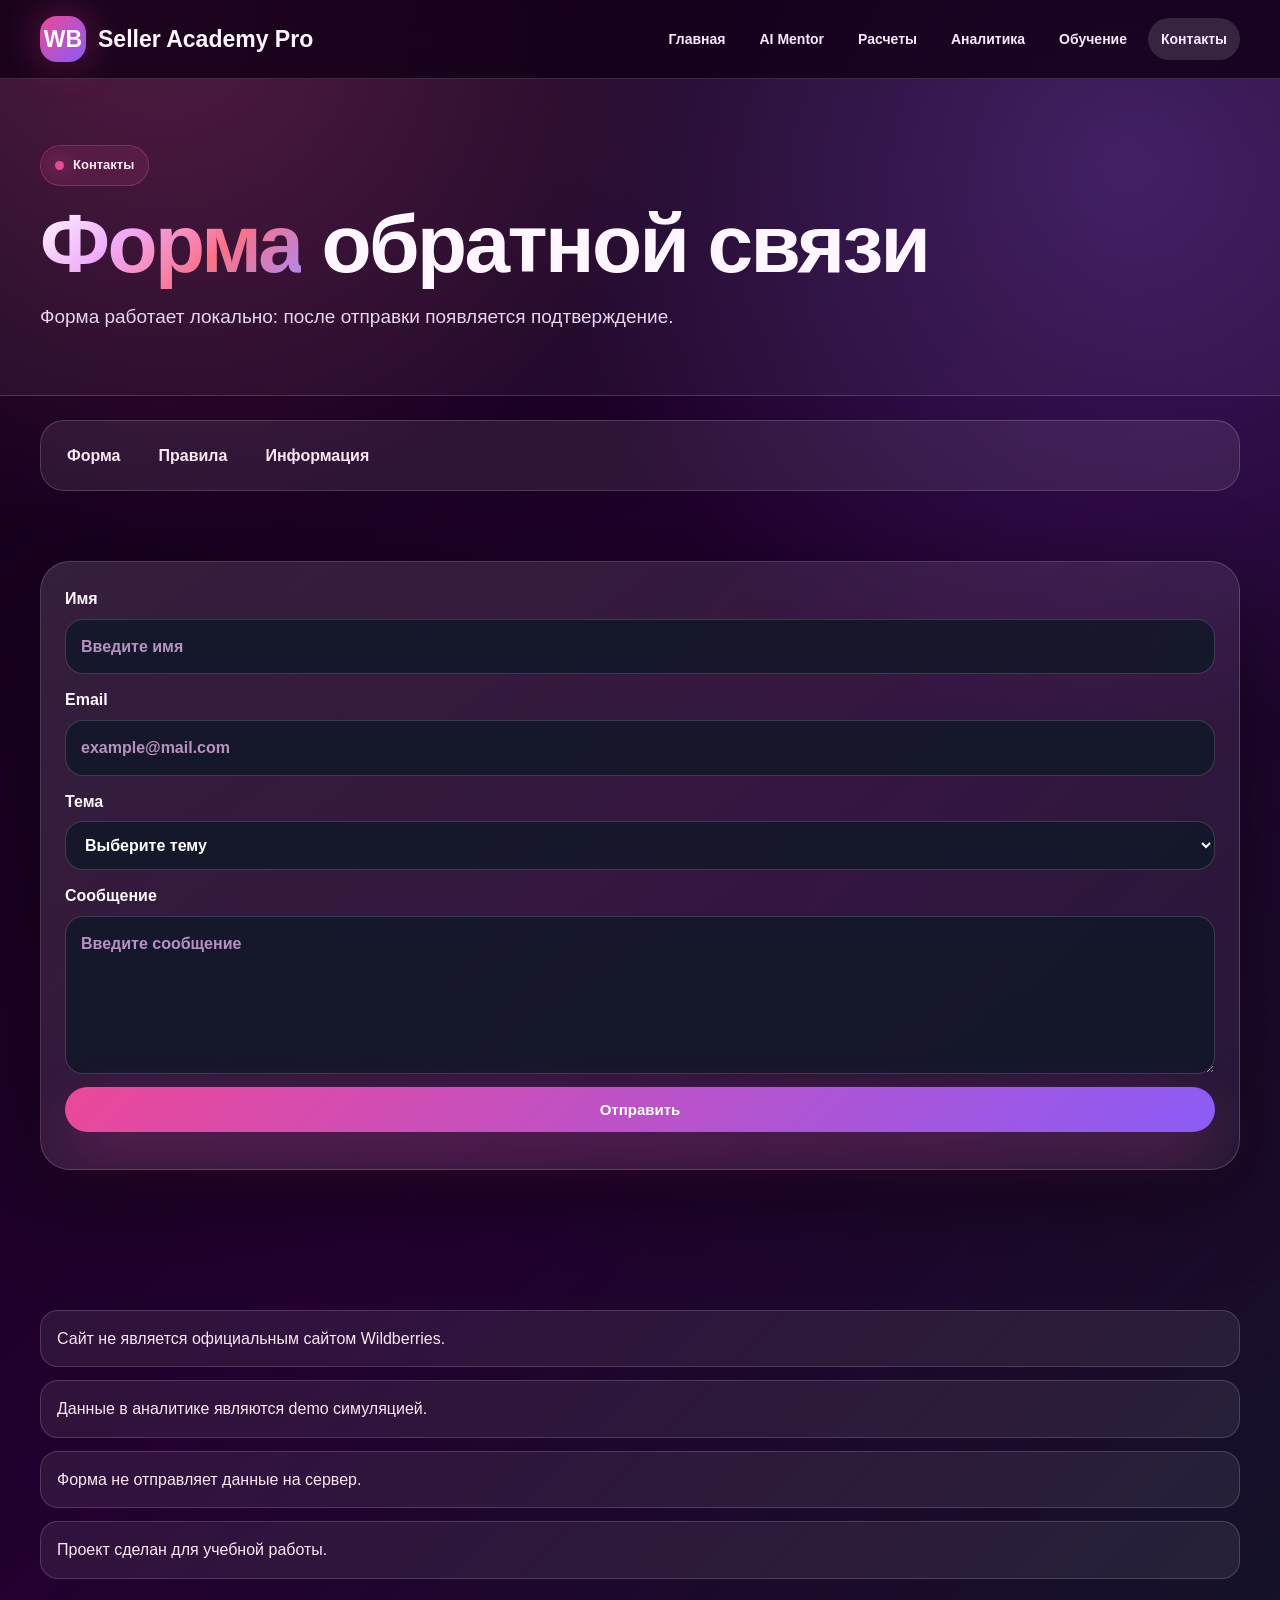
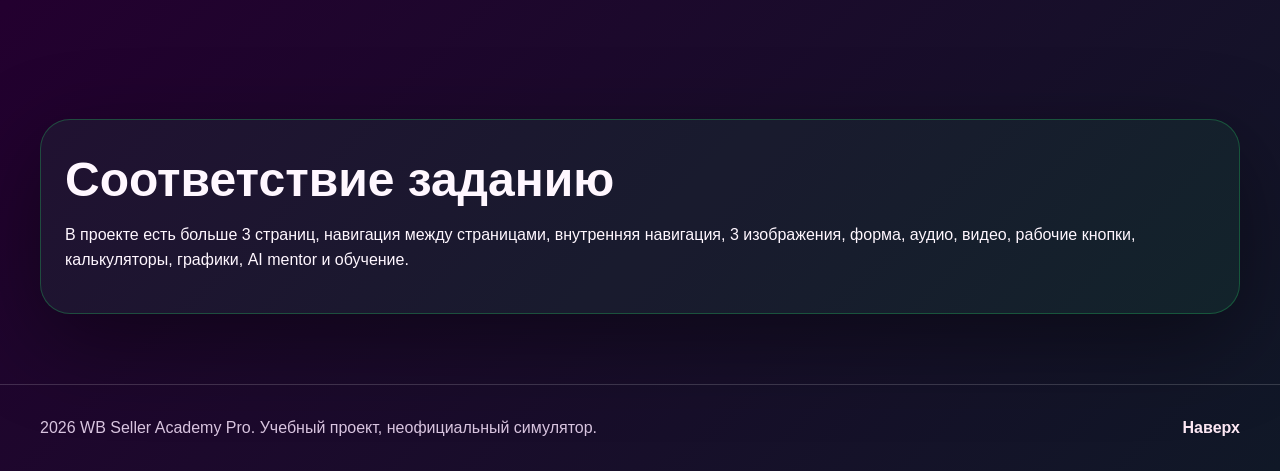
==== commit 6e366a86: "Add files via upload" ====
--- a/contact.html
+++ b/contact.html
@@ -1,96 +1 @@
-<!DOCTYPE html>
-<html lang="kk">
-<head>
-  <meta charset="UTF-8">
-  <meta name="viewport" content="width=device-width, initial-scale=1.0">
-  <title>WB Smart Market | Байланыс</title>
-  <link rel="stylesheet" href="style.css">
-</head>
-<body>
-<header class="header" id="top">
-  <div class="container header-inner">
-    <a class="logo" href="index.html"><span class="logo-mark">WB</span><span>WB Smart Market</span></a>
-    <button class="menu" aria-label="Мәзір">☰</button>
-    <nav class="nav">
-      <a class="" href="index.html">Басты бет</a>
-      <a class="" href="catalog.html">Каталог</a>
-      <a class="" href="ai.html">AI Match</a>
-      <a class="" href="seller.html">Сатушы</a>
-      <a class="active" href="contact.html">Байланыс</a>
-    </nav>
-  </div>
-</header>
-
-<main>
-  <section class="page-hero">
-    <div class="container">
-      <span class="kicker">Кері байланыс</span>
-      <h1><span class="gradient">Форма</span> және жоба ақпараты</h1>
-      <p class="lead">Бұл бетте жұмыс істейтін форма және этика бөлімі бар.</p>
-    </div>
-  </section>
-
-  <nav class="page-nav container" aria-label="Бет ішіндегі навигация">
-    <a href="#form">Форма</a>
-    <a href="#rules">Ережелер</a>
-    <a href="#info">Ақпарат</a>
-  </nav>
-
-  <section class="section container" id="form">
-    <div class="section-head">
-      <div><span class="kicker">Contact</span><h2>Хабарлама жіберу</h2></div>
-      <p>Форма JavaScript арқылы жұмыс істейді және жіберілгеннен кейін растау хабарламасын көрсетеді.</p>
-    </div>
-    <form class="form" id="contactForm">
-      <label>Атыңыз
-        <input type="text" name="name" placeholder="Атыңызды жазыңыз" required>
-      </label>
-      <label>Email
-        <input type="email" name="email" placeholder="example@mail.com" required>
-      </label>
-      <label>Тақырып
-        <select name="topic" required>
-          <option value="">Тақырып таңдаңыз</option>
-          <option>Сайт дизайны туралы</option>
-          <option>AI Match туралы</option>
-          <option>Сатушы құралдары туралы</option>
-        </select>
-      </label>
-      <label>Хабарлама
-        <textarea name="message" rows="5" placeholder="Хабарламаңызды жазыңыз" required></textarea>
-      </label>
-      <button class="btn btn-primary" type="submit">Жіберу</button>
-      <p class="form-message" id="formMessage" role="status"></p>
-    </form>
-  </section>
-
-  <section class="section container" id="rules">
-    <div class="section-head">
-      <div><span class="kicker">Ережелер</span><h2>Сайт қауіпсіздігі</h2></div>
-      <p>Жоба заң мен әдеп нормаларына сай дайындалды.</p>
-    </div>
-    <ul class="list">
-      <li>Сайт ресми Wildberries сервисі емес.</li>
-      <li>Тауарлар, бағалар және көрсеткіштер demo ретінде берілген.</li>
-      <li>Жеке деректер нақты серверге жіберілмейді.</li>
-      <li>Сайт оқу тапсырмасы үшін дайындалған.</li>
-    </ul>
-  </section>
-
-  <section class="section container" id="info">
-    <div class="notice">
-      <h2>Оқу жобасы туралы</h2>
-      <p>Сайт HTML, CSS және JavaScript арқылы жасалған. GitHub Pages арқылы жариялауға дайын. Талап бойынша 3 беттен көп, навигация, ішкі мәзір, форма, сурет, аудио, видео және жұмыс істейтін интерфейс элементтері бар.</p>
-    </div>
-  </section>
-</main>
-
-<footer class="footer">
-  <div class="container footer-inner">
-    <span><span class="year"></span> WB Smart Market. Оқу жобасы. Ресми Wildberries сайты емес.</span>
-    <a class="to-top" href="#top">Жоғарыға оралу</a>
-  </div>
-</footer>
-<script src="script.js"></script>
-</body>
-</html>
+<!DOCTYPE html><html lang="ru"><head><meta charset="UTF-8"><meta name="viewport" content="width=device-width, initial-scale=1.0"><title>Контакты</title><link rel="stylesheet" href="academy-pro-v7.css?v=7"></head><body><header class="header" id="top"><div class="container header-inner"><a class="logo" href="index.html"><span class="logo-mark">WB</span><span>Seller Academy Pro</span></a><button class="menu" aria-label="Меню">☰</button><nav class="nav"><a class="" href="index.html">Главная</a><a class="" href="ai-mentor.html">AI Mentor</a><a class="" href="calculators.html">Расчеты</a><a class="" href="analytics.html">Аналитика</a><a class="" href="academy.html">Обучение</a><a class="active" href="contact.html">Контакты</a></nav></div></header><main><section class="page-hero"><div class="container"><span class="kicker">Контакты</span><h1><span class="gradient">Форма</span> обратной связи</h1><p class="lead">Форма работает локально: после отправки появляется подтверждение.</p></div></section><nav class="page-nav container"><a href="#form">Форма</a><a href="#rules">Правила</a><a href="#info">Информация</a></nav><section class="section container" id="form"><form class="form" id="contactForm"><label>Имя<input type="text" name="name" placeholder="Введите имя" required></label><label>Email<input type="email" name="email" placeholder="example@mail.com" required></label><label>Тема<select name="topic" required><option value="">Выберите тему</option><option>AI Mentor</option><option>Расчеты</option><option>Аналитика</option><option>Обучение</option></select></label><label>Сообщение<textarea name="message" rows="5" placeholder="Введите сообщение" required></textarea></label><button class="btn btn-primary" type="submit">Отправить</button><p class="form-message" id="formMessage"></p></form></section><section class="section container" id="rules"><ul class="list"><li>Сайт не является официальным сайтом Wildberries.</li><li>Данные в аналитике являются demo симуляцией.</li><li>Форма не отправляет данные на сервер.</li><li>Проект сделан для учебной работы.</li></ul></section><section class="section container" id="info"><div class="notice"><h2>Соответствие заданию</h2><p>В проекте есть больше 3 страниц, навигация между страницами, внутренняя навигация, 3 изображения, форма, аудио, видео, рабочие кнопки, калькуляторы, графики, AI mentor и обучение.</p></div></section></main><footer class="footer"><div class="container footer-inner"><span><span class="year"></span> WB Seller Academy Pro. Учебный проект, неофициальный симулятор.</span><a class="to-top" href="#top">Наверх</a></div></footer><script src="academy-pro-v7.js?v=7"></script></body></html>
--- a/academy-pro-v7.css
+++ b/academy-pro-v7.css
@@ -0,0 +1,2 @@
+ 
+:root{--bg:#120018;--panel:#1b1024;--card:rgba(255,255,255,.09);--text:#fff7ff;--muted:#dec8e8;--line:rgba(255,255,255,.16);--pink:#ec4899;--purple:#8b5cf6;--cyan:#22d3ee;--green:#22c55e;--red:#fb7185;--shadow:0 28px 90px rgba(0,0,0,.42)}*{box-sizing:border-box}html{scroll-behavior:smooth}body{margin:0;font-family:Arial,Helvetica,sans-serif;color:var(--text);background:radial-gradient(circle at 12% 0%,rgba(236,72,153,.25),transparent 34rem),radial-gradient(circle at 88% 8%,rgba(139,92,246,.25),transparent 36rem),linear-gradient(135deg,#120018,#23002f 48%,#101827);line-height:1.6}a{text-decoration:none;color:inherit}img,video{max-width:100%;display:block}.container{width:min(1200px,calc(100% - 34px));margin:0 auto}.header{position:sticky;top:0;z-index:50;background:rgba(18,0,24,.78);border-bottom:1px solid var(--line);backdrop-filter:blur(20px)}.header-inner{height:78px;display:flex;align-items:center;justify-content:space-between;gap:18px}.logo{display:flex;align-items:center;gap:12px;font-size:23px;font-weight:900}.logo-mark{width:46px;height:46px;border-radius:17px;background:linear-gradient(135deg,var(--pink),var(--purple));display:grid;place-items:center;color:#fff;box-shadow:0 0 40px rgba(236,72,153,.35)}.nav{display:flex;align-items:center;gap:8px}.nav a{padding:10px 13px;border-radius:999px;color:#fbe7ff;font-weight:800;font-size:14px;transition:.22s}.nav a:hover,.nav a.active{background:rgba(255,255,255,.13)}.menu{display:none;border:1px solid var(--line);background:rgba(255,255,255,.08);color:#fff;border-radius:14px;padding:8px 12px;font-size:24px}.hero{padding:88px 0 58px;overflow:hidden}.hero-grid{display:grid;grid-template-columns:1.02fr .98fr;gap:42px;align-items:center}.kicker{display:inline-flex;align-items:center;gap:9px;padding:9px 14px;border-radius:999px;background:rgba(236,72,153,.12);border:1px solid rgba(236,72,153,.35);color:#fce7f3;font-weight:900;font-size:13px}.kicker:before{content:"";width:9px;height:9px;border-radius:50%;background:var(--pink);box-shadow:0 0 18px var(--pink)}h1{font-size:clamp(42px,6.5vw,82px);line-height:.98;margin:18px 0;letter-spacing:-2.6px}.gradient{background:linear-gradient(135deg,#fff,#f0abfc,#fb7185,#a78bfa);-webkit-background-clip:text;background-clip:text;color:transparent}.lead{font-size:19px;color:#ead5ee;max-width:720px;margin:0 0 24px}.actions{display:flex;gap:13px;flex-wrap:wrap;margin-top:25px}.btn{display:inline-flex;align-items:center;justify-content:center;gap:9px;border-radius:999px;padding:14px 20px;border:1px solid var(--line);font-weight:900;cursor:pointer;transition:.22s;font-size:15px}.btn-primary{background:linear-gradient(135deg,var(--pink),var(--purple));color:#fff;border:0;box-shadow:0 22px 55px rgba(236,72,153,.22)}.btn-primary:hover{transform:translateY(-2px);filter:brightness(1.07)}.btn-ghost{background:rgba(255,255,255,.08)}.visual{position:relative;padding:14px;border:1px solid var(--line);border-radius:34px;background:linear-gradient(145deg,rgba(255,255,255,.14),rgba(255,255,255,.05));box-shadow:var(--shadow);overflow:hidden}.visual img{border-radius:26px}.float-panel{position:absolute;left:28px;right:28px;bottom:28px;display:flex;align-items:center;justify-content:space-between;gap:12px;padding:14px 16px;border-radius:22px;border:1px solid rgba(240,171,252,.35);background:rgba(17,24,39,.84);backdrop-filter:blur(12px)}.online{display:flex;gap:9px;align-items:center;color:#fce7f3;font-weight:900}.dot{width:10px;height:10px;border-radius:50%;background:var(--green);box-shadow:0 0 18px var(--green)}.metrics{display:grid;grid-template-columns:repeat(4,1fr);gap:12px;margin-top:28px}.metric{padding:17px;border-radius:22px;background:rgba(255,255,255,.08);border:1px solid var(--line)}.metric strong{display:block;font-size:28px}.metric span{display:block;font-size:13px;color:#d8c4df}.page-hero{padding:66px 0 38px;border-bottom:1px solid var(--line);background:rgba(255,255,255,.04)}.page-nav{display:flex;flex-wrap:wrap;gap:10px;margin-top:24px;padding:12px;background:rgba(255,255,255,.08);border:1px solid var(--line);border-radius:24px}.page-nav a{padding:10px 14px;border-radius:999px;color:#fce7f3;font-weight:900}.page-nav a:hover{background:rgba(255,255,255,.13)}.section{padding:70px 0}.section-head{display:flex;align-items:end;justify-content:space-between;gap:22px;margin-bottom:25px}.section-head p{max-width:620px;color:#d8c4df;margin:0}h2{font-size:clamp(31px,4vw,48px);line-height:1.08;margin:10px 0 0}h3{font-size:22px;margin:0 0 8px}.cards,.dashboard-grid,.gallery,.learning-grid{display:grid;grid-template-columns:repeat(3,1fr);gap:18px}.card,.panel,.form,.tool,.media-card,.notice,.calc-box,.ai-box,.lesson,.quiz-box{border:1px solid var(--line);background:linear-gradient(145deg,rgba(255,255,255,.12),rgba(255,255,255,.055));border-radius:30px;padding:24px;box-shadow:var(--shadow)}.card{position:relative;overflow:hidden}.icon{width:56px;height:56px;border-radius:20px;display:grid;place-items:center;margin-bottom:18px;background:linear-gradient(135deg,var(--pink),var(--purple));font-weight:900;font-size:23px}.card p,.panel p,.tool p,.lesson p{color:#d8c4df;margin:0}.split,.media-grid,.calcs,.analytics-layout{display:grid;grid-template-columns:1fr 1fr;gap:20px}.list{list-style:none;margin:0;padding:0;display:grid;gap:13px}.list li{padding:15px 16px;border-radius:18px;background:rgba(255,255,255,.07);border:1px solid var(--line);color:#fce7f3}input,textarea,select{width:100%;border:1px solid var(--line);background:rgba(17,24,39,.85);color:#fff;border-radius:18px;padding:14px 15px;font:inherit;outline:none}input::placeholder,textarea::placeholder{color:#b991c0}input:focus,textarea:focus,select:focus{border-color:#f0abfc;box-shadow:0 0 0 4px rgba(240,171,252,.14)}label{display:grid;gap:7px;font-weight:900}.form,.calc-form,.ai-form,.analytics-form{display:grid;gap:13px}.calc-result,.result-card,.recommendation,.progress-card{padding:15px 16px;border-radius:18px;background:rgba(255,255,255,.08);border:1px solid var(--line);color:#fce7f3}.result-card{margin-bottom:12px}.score{height:10px;border-radius:999px;background:rgba(255,255,255,.12);overflow:hidden;margin-top:10px}.score span{display:block;height:100%;background:linear-gradient(135deg,var(--pink),var(--purple));border-radius:999px}.ai-shell{display:grid;grid-template-columns:320px 1fr;gap:18px}.quick-panel{display:grid;gap:10px}.quick-btn{text-align:left;border:1px solid var(--line);background:rgba(255,255,255,.08);color:#fff;border-radius:18px;padding:13px 14px;font:inherit;font-weight:800;cursor:pointer}.quick-btn:hover{background:rgba(236,72,153,.16)}.chat-app{min-height:680px;border:1px solid var(--line);border-radius:30px;background:rgba(17,24,39,.66);box-shadow:var(--shadow);display:flex;flex-direction:column;overflow:hidden}.chat-top{display:flex;align-items:center;justify-content:space-between;gap:12px;padding:18px 20px;border-bottom:1px solid var(--line);background:rgba(255,255,255,.05)}.avatar{width:44px;height:44px;border-radius:17px;display:grid;place-items:center;background:linear-gradient(135deg,var(--pink),var(--purple));font-weight:900}.chat-messages{flex:1;overflow:auto;padding:22px;display:flex;flex-direction:column;gap:14px}.message{max-width:min(760px,88%)}.message.user{align-self:flex-end}.message.bot{align-self:flex-start}.bubble{padding:15px 17px;border-radius:22px;border:1px solid var(--line);white-space:pre-wrap}.user .bubble{background:linear-gradient(135deg,#be185d,#6d28d9)}.bot .bubble{background:rgba(255,255,255,.08)}.meta{font-size:12px;color:#b991c0;padding:0 8px;margin-top:5px}.chat-input{border-top:1px solid var(--line);padding:16px;background:rgba(255,255,255,.04)}.input-row{display:grid;grid-template-columns:1fr auto;gap:10px}.send-btn{border:0;border-radius:999px;padding:0 22px;font-weight:900;cursor:pointer;background:linear-gradient(135deg,var(--pink),var(--purple));color:#fff}.typing{display:inline-flex;gap:5px}.typing i{width:7px;height:7px;border-radius:50%;background:#f0abfc;animation:pulse 1s infinite}.typing i:nth-child(2){animation-delay:.15s}.typing i:nth-child(3){animation-delay:.3s}@keyframes pulse{0%,100%{opacity:.25;transform:translateY(0)}50%{opacity:1;transform:translateY(-4px)}}.kpi strong{font-size:34px;display:block}.chart-wrap{height:320px;border-radius:26px;background:rgba(17,24,39,.66);border:1px solid var(--line);padding:14px}canvas{width:100%;height:100%}.lesson.done{border-color:rgba(34,197,94,.55);background:rgba(34,197,94,.08)}.lesson button,.quiz-box button{margin-top:14px}.progress-bar{height:12px;border-radius:999px;background:rgba(255,255,255,.12);overflow:hidden}.progress-bar span{display:block;height:100%;background:linear-gradient(135deg,var(--green),var(--cyan));border-radius:999px}audio,video{width:100%;border-radius:20px}.shot{overflow:hidden;border:1px solid var(--line);border-radius:30px;background:rgba(255,255,255,.08);box-shadow:var(--shadow)}.shot img{border-radius:0;aspect-ratio:1.35/1;object-fit:cover}.shot div{padding:18px}.form-message{margin:0;color:#bbf7d0;font-weight:900}.notice{border-color:rgba(34,197,94,.32);background:rgba(34,197,94,.08)}.footer{padding:30px 0;border-top:1px solid var(--line);color:#d8c4df}.footer-inner{display:flex;align-items:center;justify-content:space-between;gap:15px;flex-wrap:wrap}.to-top{color:#fce7f3;font-weight:900}@media(max-width:940px){.menu{display:block}.nav{display:none;position:absolute;right:17px;top:74px;width:min(350px,calc(100vw - 34px));padding:12px;flex-direction:column;align-items:stretch;border:1px solid var(--line);border-radius:22px;background:#21042b;box-shadow:var(--shadow)}.nav.open{display:flex}.hero-grid,.split,.media-grid,.calcs,.analytics-layout,.ai-shell{grid-template-columns:1fr}.cards,.dashboard-grid,.gallery,.learning-grid,.metrics{grid-template-columns:1fr}.section{padding:50px 0}.input-row{grid-template-columns:1fr}.send-btn{padding:14px 18px}}
